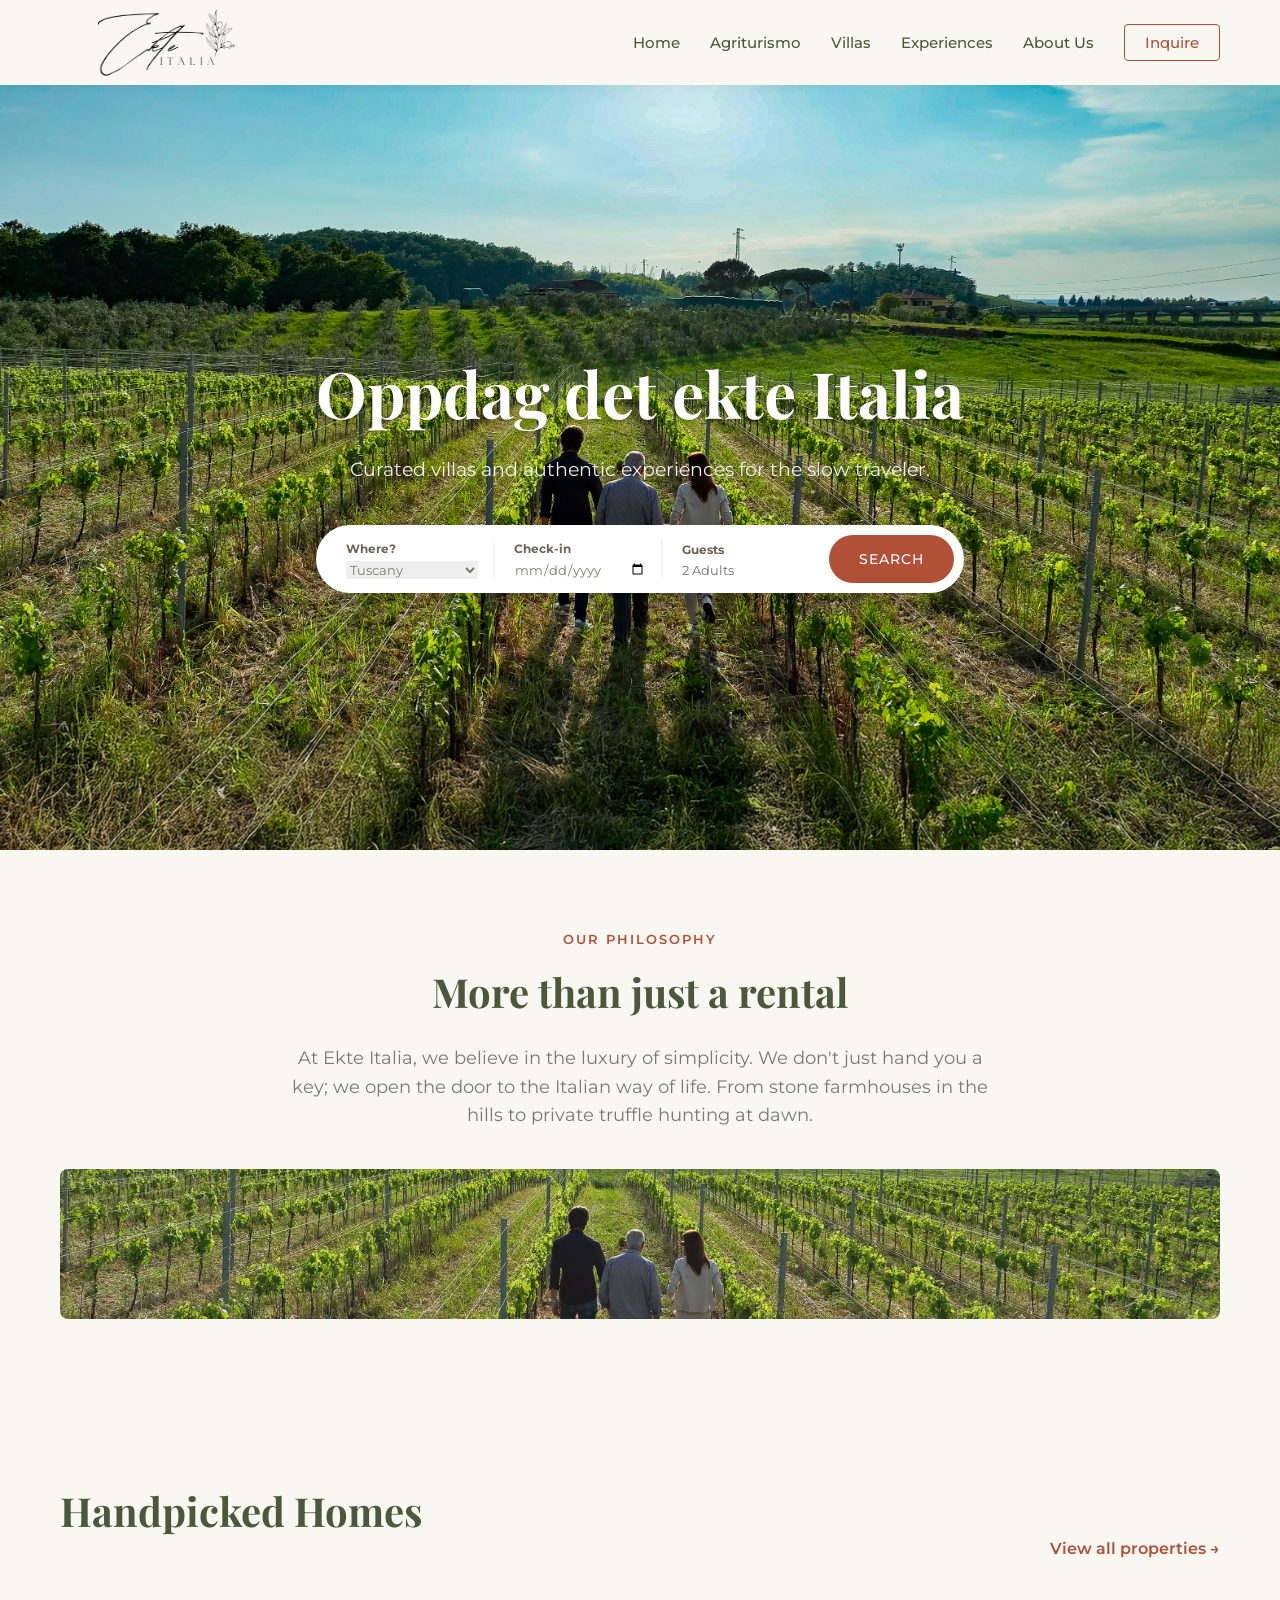
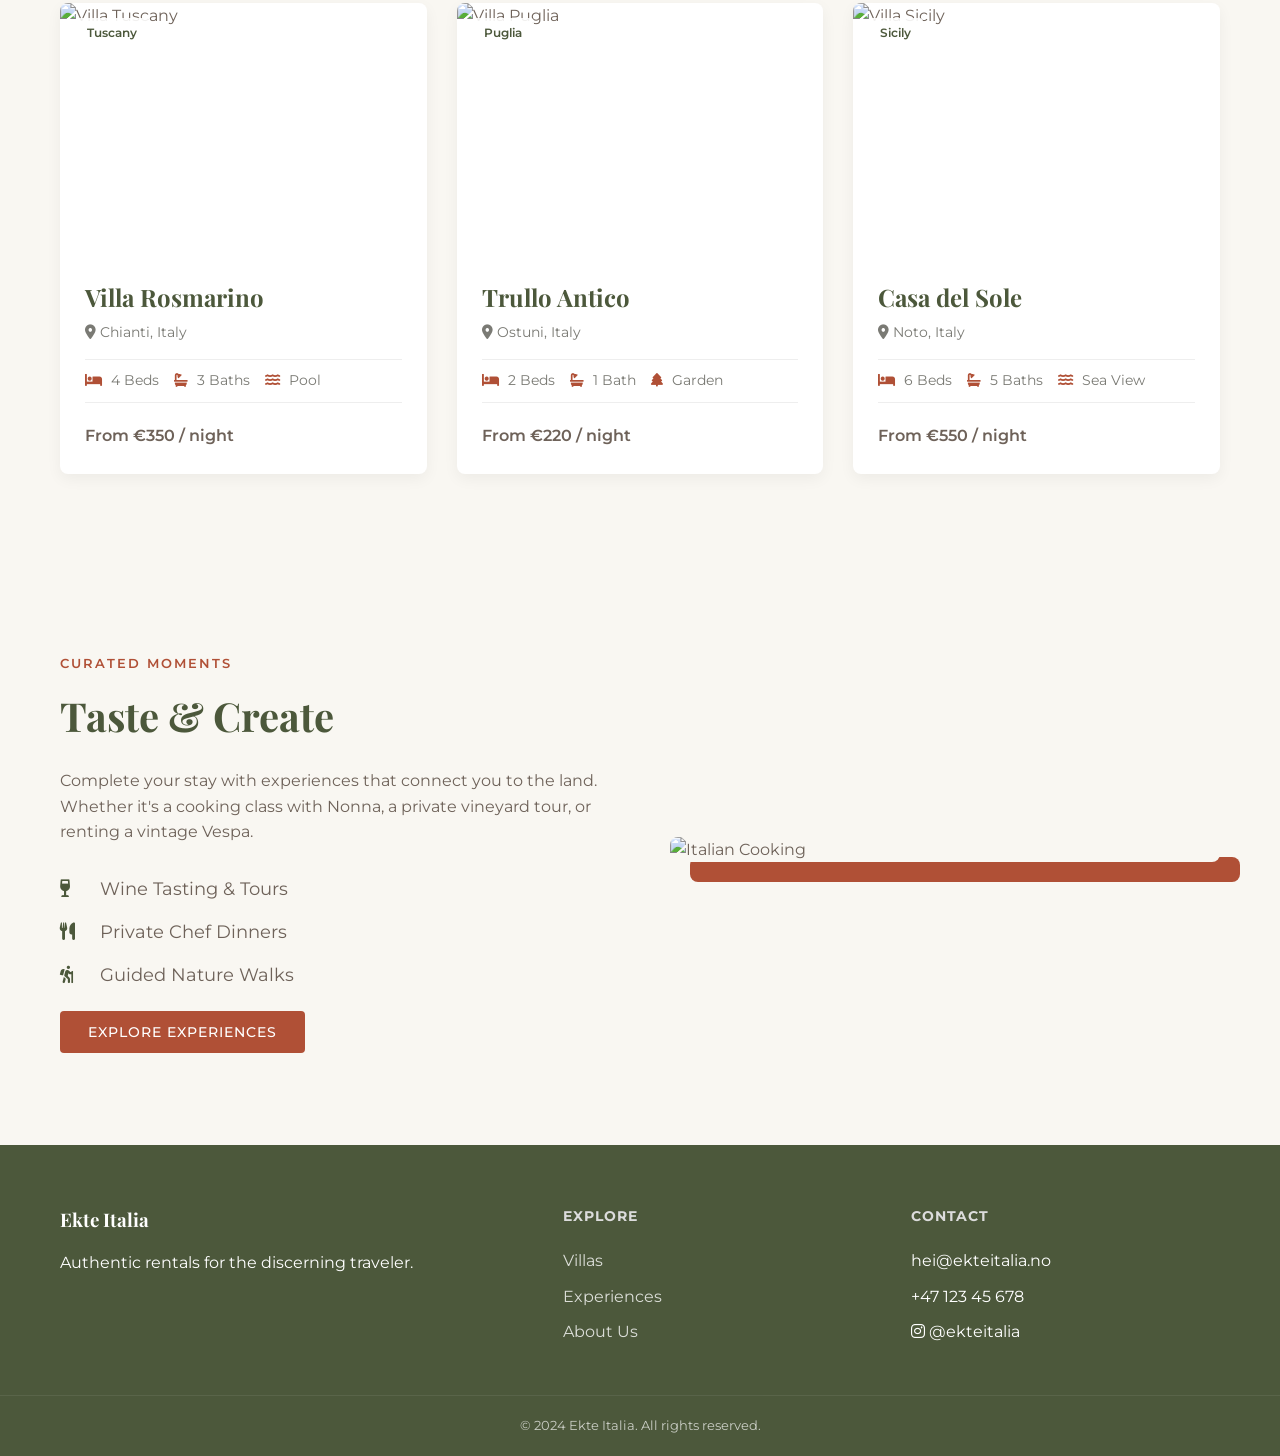
==== index.html @ 5e9cd624 "Before Ekte Italia cleanup" ====
<!DOCTYPE html>
<html lang="en">
<head>
    <meta charset="UTF-8">
    <meta name="viewport" content="width=device-width, initial-scale=1.0">
    <title>Ekte Italia | Authentic Villas & Experiences</title>
    <link rel="icon" type="image/png" href="Images/favicon.png">
    
    <link rel="preconnect" href="https://fonts.googleapis.com">
    <link rel="preconnect" href="https://fonts.gstatic.com" crossorigin>
    <link href="https://fonts.googleapis.com/css2?family=Montserrat:wght@300;400;500;600&family=Playfair+Display:ital,wght@0,400;0,600;1,400&display=swap" rel="stylesheet">
    
    <link rel="stylesheet" href="https://cdnjs.cloudflare.com/ajax/libs/font-awesome/6.0.0/css/all.min.css">
    
    <link rel="stylesheet" href="style.css">
</head>
<body>

    <nav class="navbar">
        <div class="container nav-flex">
            <div class="logo">
                <img src="Images/Logo.png" alt="Ekte Italia Logo">
            </div>
            <ul class="nav-links">
                <li><a href="index.html">Home</a></li>
                <li><a href="agriturismo.html" class="active">Agriturismo</a></li>
                <li><a href="villas.html">Villas</a></li>
                <li><a href="experiences.html">Experiences</a></li>
                <li><a href="about.html">About Us</a></li>
                <li><a href="inquire.html" class="btn-nav">Inquire</a></li>
            </ul>
            <div class="hamburger">
                <i class="fas fa-bars"></i>
            </div>
        </div>
    </nav>

    <header class="hero">
        <div class="hero-content">
            <h1>Oppdag det ekte Italia</h1>
            <p>Curated villas and authentic experiences for the slow traveler.</p>
            
            <div class="search-bar">
                <div class="search-item">
                    <label>Where?</label>
                    <select>
                        <option>Tuscany</option>
                        <option>Puglia</option>
                        <option>Sicily</option>
                    </select>
                </div>
                <div class="search-item border-left">
                    <label>Check-in</label>
                    <input type="date">
                </div>
                <div class="search-item border-left">
                    <label>Guests</label>
                    <input type="number" placeholder="2 Adults">
                </div>
                <button class="btn-search">Search</button>
            </div>
        </div>
    </header>

    <section class="philosophy">
        <div class="container text-center">
            <span class="subheading">Our Philosophy</span>
            <h2>More than just a rental</h2>
            <p>At Ekte Italia, we believe in the luxury of simplicity. We don't just hand you a key; we open the door to the Italian way of life. From stone farmhouses in the hills to private truffle hunting at dawn.</p>
            <img src="Images/background.png" alt="Italian Landscape" class="divider-img">
        </div>
    </section>

    <section class="villas bg-cream">
        <div class="container">
            <div class="section-header">
                <h2>Handpicked Homes</h2>
                <a href="#" class="view-all">View all properties &rarr;</a>
            </div>
            
            <div class="grid-3">
                <div class="card">
                    <div class="card-img">
                        <img src="https://images.unsplash.com/photo-1520250497591-112f2f40a3f4?q=80&w=2070&auto=format&fit=crop" alt="Villa Tuscany">
                        <span class="tag">Tuscany</span>
                    </div>
                    <div class="card-body">
                        <h3>Villa Rosmarino</h3>
                        <p class="location"><i class="fas fa-map-marker-alt"></i> Chianti, Italy</p>
                        <ul class="specs">
                            <li><i class="fas fa-bed"></i> 4 Beds</li>
                            <li><i class="fas fa-bath"></i> 3 Baths</li>
                            <li><i class="fas fa-water"></i> Pool</li>
                        </ul>
                        <div class="card-footer">
                            <span class="price">From €350 / night</span>
                        </div>
                    </div>
                </div>

                <div class="card">
                    <div class="card-img">
                        <img src="https://images.unsplash.com/photo-1499678329028-101435549a4e?q=80&w=2070&auto=format&fit=crop" alt="Villa Puglia">
                        <span class="tag">Puglia</span>
                    </div>
                    <div class="card-body">
                        <h3>Trullo Antico</h3>
                        <p class="location"><i class="fas fa-map-marker-alt"></i> Ostuni, Italy</p>
                        <ul class="specs">
                            <li><i class="fas fa-bed"></i> 2 Beds</li>
                            <li><i class="fas fa-bath"></i> 1 Bath</li>
                            <li><i class="fas fa-tree"></i> Garden</li>
                        </ul>
                        <div class="card-footer">
                            <span class="price">From €220 / night</span>
                        </div>
                    </div>
                </div>

                <div class="card">
                    <div class="card-img">
                        <img src="https://images.unsplash.com/photo-1516483638261-f4dbaf036963?q=80&w=1972&auto=format&fit=crop" alt="Villa Sicily">
                        <span class="tag">Sicily</span>
                    </div>
                    <div class="card-body">
                        <h3>Casa del Sole</h3>
                        <p class="location"><i class="fas fa-map-marker-alt"></i> Noto, Italy</p>
                        <ul class="specs">
                            <li><i class="fas fa-bed"></i> 6 Beds</li>
                            <li><i class="fas fa-bath"></i> 5 Baths</li>
                            <li><i class="fas fa-water"></i> Sea View</li>
                        </ul>
                        <div class="card-footer">
                            <span class="price">From €550 / night</span>
                        </div>
                    </div>
                </div>
            </div>
        </div>
    </section>

    <section class="experiences">
        <div class="container split-layout">
            <div class="split-text">
                <span class="subheading">Curated Moments</span>
                <h2>Taste & Create</h2>
                <p>Complete your stay with experiences that connect you to the land. Whether it's a cooking class with Nonna, a private vineyard tour, or renting a vintage Vespa.</p>
                <ul class="exp-list">
                    <li><i class="fas fa-wine-glass"></i> Wine Tasting & Tours</li>
                    <li><i class="fas fa-utensils"></i> Private Chef Dinners</li>
                    <li><i class="fas fa-hiking"></i> Guided Nature Walks</li>
                </ul>
                <a href="#" class="btn-primary">Explore Experiences</a>
            </div>
            <div class="split-image">
                <img src="https://images.unsplash.com/photo-1559339352-11d035aa65de?q=80&w=1974&auto=format&fit=crop" alt="Italian Cooking">
            </div>
        </div>
    </section>

    <footer>
        <div class="container footer-content">
            <div class="footer-col">
                <h3>Ekte Italia</h3>
                <p>Authentic rentals for the discerning traveler.</p>
            </div>
            <div class="footer-col">
                <h4>Explore</h4>
                <ul>
                    <li><a href="#">Villas</a></li>
                    <li><a href="#">Experiences</a></li>
                    <li><a href="#">About Us</a></li>
                </ul>
            </div>
            <div class="footer-col">
                <h4>Contact</h4>
                <ul>
                    <li>hei@ekteitalia.no</li>
                    <li>+47 123 45 678</li>
                    <li><i class="fab fa-instagram"></i> @ekteitalia</li>
                </ul>
            </div>
        </div>
        <div class="copyright">
            <p>&copy; 2024 Ekte Italia. All rights reserved.</p>
        </div>
    </footer>
<script>
    const hamburger = document.querySelector(".hamburger");
    const navLinks = document.querySelector(".nav-links");

    hamburger.addEventListener("click", () => {
        // Toggle the navigation menu
        navLinks.classList.toggle("nav-active");
        
        // Optional: Animate the hamburger icon to an 'X'
        hamburger.classList.toggle("toggle");
    });
</script>
</body>
</html>
---- style.css ----
/* =========================================
   1. VARIABLES & RESET
   ========================================= */
:root {
    /* Brand Colors */
    --color-olive:#4C583B;      /* Primary: Soft Green */
    --color-cream: #F9F7F2;      /* Background: Warm Cream */
    --color-rust: #B05036;       /* Accent: Soft Terracotta */
    --color-text: #6e6259;       /* Text: Dark Charcoal */
    --color-text-light: #7A7A74; /* Text Light: Harmonized Grey */
    --color-white: #ffffff;
    
    /* Fonts */
    --font-serif: 'Playfair Display', serif;
    --font-sans: 'Montserrat', sans-serif;
}

* {
    margin: 0;
    padding: 0;
    box-sizing: border-box;
}

body {
    font-family: var(--font-sans);
    color: var(--color-text);
    background-color: var(--color-cream);
    line-height: 1.6;
}

a { text-decoration: none; color: inherit; transition: 0.3s; }
ul { list-style: none; }
img { max-width: 100%; display: block; }


/* =========================================
   2. UTILITY CLASSES & BUTTONS
   ========================================= */
.container {
    max-width: 1200px;
    margin: 0 auto;
    padding: 0 20px;
}

.bg-cream { background-color: var(--color-cream); }
.text-center { text-align: center; }

.btn-primary, .btn-search {
    background-color: var(--color-rust);
    color: var(--color-white);
    padding: 12px 28px;
    border: none;
    border-radius: 4px;
    font-family: var(--font-sans);
    font-weight: 500;
    cursor: pointer;
    text-transform: uppercase;
    letter-spacing: 1px;
    font-size: 0.9rem;
    transition: 0.3s;
}

.btn-primary:hover, .btn-search:hover {
    background-color: #A8563A; /* Slightly darker accent for hover */
}

.subheading {
    display: block;
    font-family: var(--font-sans);
    color: var(--color-rust);
    text-transform: uppercase;
    letter-spacing: 2px;
    font-size: 0.8rem;
    margin-bottom: 10px;
    font-weight: 600;
}

h2 {
    font-family: var(--font-serif);
    font-size: 2.5rem;
    color: var(--color-olive);
    margin-bottom: 20px;
}


/* =========================================
   3. NAVIGATION
   ========================================= */
.navbar {
    background-color: var(--color-cream);
    padding: 5px 0;
    position: sticky;
    top: 0;
    z-index: 1000;
    box-shadow: 0 2px 10px rgba(0,0,0,0.05);
}

.nav-flex {
    display: flex;
    justify-content: space-between; 
    align-items: center;
}

.logo img { height: 75px; }

.nav-links {
    display: flex;
    gap: 30px;  
    align-items: center;
}

.nav-links a {
    font-weight: 500;
    font-size: 0.95rem;
    color: var(--color-olive);
}

.nav-links a:hover { color: var(--color-rust); }

.btn-nav {
    border: 1px solid var(--color-rust);
    padding: 8px 20px;
    border-radius: 4px;
    color: var(--color-rust) !important;
}

.btn-nav:hover {
    background-color: var(--color-rust);
    color: white !important;
}

.hamburger { display: none; cursor: pointer; color: var(--color-olive); font-size: 1.5rem; }


/* =========================================
   4. HOME PAGE & SHARED SECTIONS
   ========================================= */
.hero {
    height: 85vh;
    background: url('Images/background.png');
    background-size: cover;
    background-position: center;
    display: flex;
    align-items: center;
    justify-content: center;
    text-align: center;
    position: relative;
}

.hero-content h1 {
    font-family: var(--font-serif);
    font-size: 4rem;
    color: var(--color-white);
    margin-bottom: 10px;
    text-shadow: 0 2px 4px rgba(0,0,0,0.3);
}

.hero-content p {
    color: #f0f0f0;
    font-size: 1.2rem;
    margin-bottom: 40px;
}

.search-bar {
    background: white;
    padding: 10px 10px 10px 30px;
    border-radius: 50px;
    display: flex;
    align-items: center;
    gap: 15px;
    max-width: 800px;
    margin: 0 auto;
    box-shadow: 0 10px 25px rgba(0,0,0,0.2);
}

.search-item {
    display: flex;
    flex-direction: column;
    text-align: left;
    flex: 1;
}

.search-item.border-left {
    border-left: 1px solid #eee;
    padding-left: 20px;
}

.search-item label {
    font-size: 0.75rem;
    font-weight: 700;
    color: var(--color-text);
}

.search-item select, .search-item input {
    border: none;
    outline: none;
    font-family: var(--font-sans);
    color: var(--color-text-light);
    width: 100%;
    margin-top: 2px;
}

.btn-search { border-radius: 40px; padding: 15px 30px; }

.philosophy { padding: 80px 0; }
.philosophy p {
    max-width: 700px;
    margin: 0 auto 40px auto;
    font-size: 1.1rem;
    color: var(--color-text-light);
}

.divider-img {
    height: 150px;
    width: 100%;
    object-fit: cover;
    border-radius: 8px;
    opacity: 0.9;
}


/* =========================================
   5. CARDS & GRIDS (Villas)
   ========================================= */
.villas { padding: 80px 0; }
.section-header {
    display: flex;
    justify-content: space-between;
    align-items: flex-end;
    margin-bottom: 40px;
}

.view-all {
    color: var(--color-rust);
    font-weight: 600;
    border-bottom: 1px solid transparent;
}
.view-all:hover { border-bottom: 1px solid var(--color-rust); }

.grid-3 {
    display: grid;
    grid-template-columns: repeat(auto-fit, minmax(300px, 1fr));
    gap: 30px;
}

.card {
    background: white;
    border-radius: 8px;
    overflow: hidden;
    box-shadow: 0 5px 15px rgba(0,0,0,0.05);
    transition: transform 0.3s ease;
}

.card:hover { transform: translateY(-5px); }

.card-img {
    height: 250px;
    overflow: hidden;
    position: relative;
}

.card-img img {
    width: 100%;
    height: 100%;
    object-fit: cover;
    transition: transform 0.5s ease;
}

.card:hover .card-img img { transform: scale(1.05); }

.tag {
    position: absolute;
    top: 15px;
    left: 15px;
    background: rgba(255,255,255,0.9);
    padding: 5px 12px;
    font-size: 0.75rem;
    font-weight: 600;
    color: var(--color-olive);
    border-radius: 4px;
}

.card-body { padding: 25px; }

.card-body h3 {
    font-family: var(--font-serif);
    font-size: 1.5rem;
    color: var(--color-olive);
    margin-bottom: 5px;
}

.location {
    font-size: 0.9rem;
    color: var(--color-text-light);
    margin-bottom: 15px;
}

.specs {
    display: flex;
    gap: 15px;
    margin-bottom: 20px;
    font-size: 0.85rem;
    color: var(--color-text-light);
    border-top: 1px solid #eee;
    border-bottom: 1px solid #eee;
    padding: 10px 0;
}

.specs i { color: var(--color-rust); margin-right: 5px; }
.card-footer { display: flex; justify-content: space-between; align-items: center; }
.price { font-weight: 600; color: var(--color-text); }

.card .region {
    display: block;
    text-transform: uppercase;
    font-size: 0.75rem;
    letter-spacing: 1px;
    color: var(--color-rust);
    margin-bottom: 5px;
    font-weight: 600;
}

.card .description {
    font-size: 0.9rem;
    color: var(--color-text-light);
    margin-bottom: 15px;
    line-height: 1.5;
}

.btn-text {
    font-size: 0.85rem;
    font-weight: 600;
    text-transform: uppercase;
    color: var(--color-olive);
    border-bottom: 1px solid var(--color-olive);
}

.fav-icon {
    position: absolute;
    top: 15px;
    right: 15px;
    background: white;
    width: 35px;
    height: 35px;
    border-radius: 50%;
    display: flex;
    align-items: center;
    justify-content: center;
    cursor: pointer;
    color: var(--color-rust);
    transition: 0.2s;
}
.fav-icon:hover { background: var(--color-rust); color: white; }


/* =========================================
   6. VILLAS PAGE (Listing & Filters)
   ========================================= */
.page-header {
    background-color: var(--color-olive);
    color: var(--color-white);
    padding: 60px 0;
    text-align: center;
}

.page-header h1 {
    font-family: var(--font-serif);
    font-size: 3rem;
}

.page-header p {
    max-width: 600px;
    margin: 10px auto 0;
    font-size: 1.1rem;
    opacity: 0.9;
}

.listing-layout {
    display: flex;
    margin-top: 50px;
    margin-bottom: 80px;
    gap: 40px;
}

.sidebar {
    flex: 0 0 250px;
    padding-right: 20px;
    border-right: 1px solid #eee;
    height: fit-content;
}

.filter-group { margin-bottom: 30px; }
.filter-group h3 {
    font-family: var(--font-serif);
    font-size: 1.2rem;
    color: var(--color-olive);
    margin-bottom: 15px;
}

.filter-select {
    width: 100%;
    padding: 10px;
    border: 1px solid #ddd;
    border-radius: 4px;
    background: white;
}

.w-100 { width: 100%; }

.checkbox-container {
    display: block;
    position: relative;
    padding-left: 30px;
    margin-bottom: 12px;
    cursor: pointer;
    font-size: 0.9rem;
    user-select: none;
}

.checkbox-container input {
    position: absolute;
    opacity: 0;
    cursor: pointer;
    height: 0;
    width: 0;
}

.checkmark {
    position: absolute;
    top: 0;
    left: 0;
    height: 18px;
    width: 18px;
    background-color: #eee;
    border-radius: 3px;
}

.checkbox-container:hover input ~ .checkmark { background-color: #ccc; }
.checkbox-container input:checked ~ .checkmark { background-color: var(--color-rust); }
.checkmark:after { content: ""; position: absolute; display: none; }
.checkbox-container input:checked ~ .checkmark:after { display: block; }
.checkbox-container .checkmark:after {
    left: 6px;
    top: 2px;
    width: 5px;
    height: 10px;
    border: solid white;
    border-width: 0 2px 2px 0;
    transform: rotate(45deg);
}

.property-grid { flex: 1; }

.sort-bar {
    display: flex;
    justify-content: space-between;
    align-items: center;
    margin-bottom: 20px;
    font-size: 0.9rem;
    color: var(--color-text-light);
}

.sort-bar select {
    border: none;
    background: transparent;
    font-family: var(--font-sans);
    font-weight: 600;
    cursor: pointer;
}

.grid-2-col {
    display: grid;
    grid-template-columns: repeat(auto-fill, minmax(350px, 1fr));
    gap: 30px;
}

.pagination {
    margin-top: 50px;
    display: flex;
    justify-content: center;
    gap: 10px;
}

.pagination a {
    width: 40px;
    height: 40px;
    display: flex;
    align-items: center;
    justify-content: center;
    border: 1px solid #ddd;
    border-radius: 4px;
    font-weight: 600;
}

.pagination a.active, .pagination a:hover {
    background-color: var(--color-olive);
    color: white;
    border-color: var(--color-olive);
}


/* =========================================
   7. SINGLE PROPERTY PAGE & LIGHTBOX
   ========================================= */
.gallery-container {
    display: grid;
    grid-template-columns: 2fr 1fr 1fr; 
    grid-template-rows: 200px 200px;
    gap: 8px;
    max-width: 1200px;
    margin: 20px auto 40px auto;
    padding: 0 20px;
}

.main-img {
    grid-column: 1 / 2;
    grid-row: 1 / 3;
    position: relative;
    cursor: pointer;
    overflow: hidden;
    border-radius: 12px 0 0 12px;
}

.side-imgs { display: contents; }

.side-img-item {
    position: relative;
    width: 100%;
    height: 100%;
    cursor: pointer;
    overflow: hidden;
}

.side-img-item:nth-child(2) { border-radius: 0 12px 0 0; }
.side-img-item:last-child { border-radius: 0 0 12px 0; }

.gallery-container img {
    width: 100%;
    height: 100%;
    object-fit: cover;
    transition: transform 0.3s ease;
    display: block;
}

.gallery-container img:hover {
    transform: scale(1.03);
    opacity: 0.95;
}

.img-overlay {
    position: absolute;
    top: 0;
    left: 0;
    width: 100%;
    height: 100%;
    background-color: rgba(0, 0, 0, 0.5);
    display: flex;
    justify-content: center;
    align-items: center;
    color: white;
    font-weight: 600;
    font-size: 1.2rem;
    pointer-events: none;
    transition: background 0.3s;
}

.side-img-item:hover .img-overlay {
    background-color: rgba(0, 0, 0, 0.4);
}

.lightbox {
    display: none;
    position: fixed;
    z-index: 2000;
    left: 0;
    top: 0;
    width: 100%;
    height: 100%;
    background-color: rgba(0,0,0,0.9);
    justify-content: center;
    align-items: center;
}

.lightbox-counter {
    position: absolute;
    top: 25px;
    left: 30px;
    color: white;
    font-size: 1.1rem;
    font-family: var(--font-sans);
    letter-spacing: 1px;
    background-color: rgba(255, 255, 255, 0.1);
    padding: 5px 15px;
    border-radius: 20px;
    pointer-events: none;
    user-select: none;
}

.lightbox-content {
    max-width: 90%;
    max-height: 85%;
    border-radius: 4px;
    box-shadow: 0 0 20px rgba(0,0,0,0.5);
}

.close-btn {
    position: absolute;
    top: 20px;
    right: 30px;
    color: white;
    font-size: 40px;
    cursor: pointer;
    font-weight: bold;
}

.prev-btn, .next-btn {
    position: absolute;
    top: 50%;
    transform: translateY(-50%);
    color: white;
    font-size: 40px;
    padding: 20px;
    cursor: pointer;
    user-select: none;
    background: rgba(0,0,0,0.3);
    border-radius: 4px;
}

.prev-btn:hover, .next-btn:hover { background: rgba(0,0,0,0.8); }
.prev-btn { left: 20px; }
.next-btn { right: 20px; }


/* =========================================
   8. EXPERIENCES PAGE
   ========================================= */
.experiences { padding: 100px 0; }
.split-layout {
    display: flex;
    align-items: center;
    gap: 60px;
}
.split-text { flex: 1; }
.split-image { flex: 1; }
.split-image img {
    border-radius: 8px;
    box-shadow: 20px 20px 0px var(--color-rust);
}
.exp-list { margin: 30px 0; }
.exp-list li { margin-bottom: 15px; font-size: 1.1rem; }
.exp-list i { color: var(--color-olive); margin-right: 10px; width: 25px; }

.hero-experiences {
    height: 60vh;
    background: linear-gradient(rgba(0,0,0,0.4), rgba(0,0,0,0.4)), url('https://images.unsplash.com/photo-1514362545857-3bc16c4c7d1b?q=80&w=2070&auto=format&fit=crop');
    background-size: cover;
    background-position: center;
    display: flex;
    align-items: center;
    justify-content: center;
    text-align: center;
    color: white;
}

.hero-experiences h1 {
    font-family: var(--font-serif);
    font-size: 3.5rem;
    margin-bottom: 10px;
}

.intro-text { padding: 80px 0; }
.intro-text p {
    max-width: 700px;
    margin: 0 auto;
    font-size: 1.1rem;
    color: var(--color-text-light);
}

.category-menu {
    background: white;
    border-top: 1px solid #eee;
    border-bottom: 1px solid #eee;
    padding: 20px 0;
    position: sticky;
    top: 80px;
    z-index: 900;
    text-align: center;
}

.cat-link {
    margin: 0 15px;
    font-family: var(--font-serif);
    font-size: 1.1rem;
    color: var(--color-text-light);
    position: relative;
    padding-bottom: 5px;
}

.cat-link:hover, .cat-link.active { color: var(--color-olive); }
.cat-link.active::after {
    content: '';
    position: absolute;
    bottom: 0;
    left: 0;
    width: 100%;
    height: 2px;
    background-color: var(--color-rust);
}

.exp-section {
    padding: 80px 0;
    scroll-margin-top: 140px;
}
.section-title { margin-bottom: 40px; }
.exp-card .card-img { height: 220px; }

.exp-details {
    display: flex;
    gap: 15px;
    margin: 15px 0;
    font-size: 0.85rem;
    color: var(--color-text-light);
    background: #f9f9f9;
    padding: 10px;
    border-radius: 4px;
}
.exp-details span { display: flex; align-items: center; gap: 6px; }

.custom-request {
    padding: 100px 0;
    background-color: var(--color-olive);
    color: white;
}

.custom-request h2 { color: white; }
.custom-request p { color: #e0e0e0; margin-bottom: 30px; }
.custom-request .btn-primary {
    background-color: white;
    color: var(--color-olive);
}
.custom-request .btn-primary:hover {
    background-color: var(--color-rust);
    color: white;
}


/* =========================================
   9. ABOUT PAGE
   ========================================= */
.hero-about {
    height: 50vh;
    background: linear-gradient(rgba(0,0,0,0.3), rgba(0,0,0,0.3)), url('https://images.unsplash.com/photo-1498503182468-3b51cbb6cb24?q=80&w=2070&auto=format&fit=crop');
    background-size: cover;
    background-position: center;
    display: flex;
    align-items: center;
    justify-content: center;
    text-align: center;
    color: white;
}

.hero-about h1 {
    font-family: var(--font-serif);
    font-size: 3.5rem;
}

.founder-story { padding: 100px 0; }
.founder-story p {
    margin-bottom: 20px;
    font-size: 1.05rem;
    color: var(--color-text-light);
}

.signature {
    font-family: 'Dancing Script', cursive;
    font-size: 2.5rem;
    color: var(--color-rust);
    margin-top: 30px;
    transform: rotate(-5deg);
    display: inline-block;
}

.values-section { padding: 80px 0; }
.mb-50 { margin-bottom: 50px; }

.value-card {
    text-align: center;
    padding: 30px;
    background: white;
    border-radius: 8px;
    box-shadow: 0 4px 10px rgba(0,0,0,0.03);
    transition: transform 0.3s ease;
}

.value-card:hover { transform: translateY(-5px); }
.value-card i {
    font-size: 2.5rem;
    color: var(--color-olive);
    margin-bottom: 20px;
}

.value-card h3 {
    font-family: var(--font-serif);
    margin-bottom: 15px;
    color: var(--color-text);
}
.value-card p {
    font-size: 0.95rem;
    color: var(--color-text-light);
}

.simple-banner {
    padding: 80px 0;
    text-align: center;
    background-color: white;
}
.simple-banner h2 {
    font-size: 2rem;
    color: var(--color-rust);
    margin-bottom: 15px;
}
.simple-banner p {
    margin-bottom: 30px;
    color: var(--color-text-light);
}


/* =========================================
   10. AGRITURISMO PAGE
   ========================================= */
.hero-agri {
    height: 60vh;
    background: linear-gradient(rgba(0,0,0,0.2), rgba(0,0,0,0.2)), url('https://images.unsplash.com/photo-1505576135118-2e0617947703?q=80&w=2070&auto=format&fit=crop');
    background-size: cover;
    background-position: center;
    display: flex;
    align-items: center;
    justify-content: center;
    text-align: center;
    color: white;
}

.hero-subtitle {
    display: block;
    font-family: var(--font-serif);
    text-transform: uppercase;
    letter-spacing: 3px;
    font-size: 0.9rem;
    margin-bottom: 10px;
    color: #f0f0f0;
}

.hero-agri h1 {
    font-family: var(--font-serif);
    font-size: 3.5rem;
    margin-bottom: 10px;
}

.agri-intro { padding: 80px 0; }
.intro-icon {
    font-size: 2.5rem;
    color: var(--color-olive);
    margin-bottom: 20px;
}
.agri-intro p {
    max-width: 700px;
    margin: 0 auto;
    font-size: 1.1rem;
    color: var(--color-text-light);
}

.pillars { padding: 80px 0; }
.pillar-card { text-align: center; }
.pillar-card img {
    width: 100%;
    height: 250px;
    object-fit: cover;
    border-radius: 4px;
    margin-bottom: 20px;
}

.pillar-card h3 {
    font-family: var(--font-serif);
    color: var(--color-olive);
    margin-bottom: 10px;
    font-size: 1.4rem;
}
.pillar-card p {
    font-size: 0.95rem;
    color: var(--color-text-light);
    padding: 0 10px;
}

.agri-list { padding: 80px 0; }

.producer-badge {
    position: absolute;
    top: 15px;
    left: 15px;
    background-color: var(--color-olive);
    color: white;
    padding: 6px 12px;
    font-size: 0.75rem;
    font-weight: 500;
    text-transform: uppercase;
    border-radius: 4px;
    letter-spacing: 1px;
    z-index: 10;
}
.producer-badge i { margin-right: 5px; }

.harvest-banner {
    padding: 100px 0;
    background: linear-gradient(rgba(107, 142, 90, 0.9), rgba(107, 142, 90, 0.9)), url('https://images.unsplash.com/photo-1560157973-503a746a5b29?q=80&w=2070&auto=format&fit=crop');
    background-size: cover;
    background-position: center;
    background-attachment: fixed;
    color: white;
    text-align: center;
}

.harvest-content { max-width: 600px; margin: 0 auto; }
.harvest-content h2 {
    font-family: var(--font-serif);
    font-size: 2.5rem;
    margin-bottom: 20px;
    color: white;
}
.harvest-content p {
    font-size: 1.1rem;
    margin-bottom: 30px;
    color: #e0e0e0;
}

.btn-white-border {
    background-color: transparent;
    border: 1px solid white;
    color: white;
}
.btn-white-border:hover {
    background-color: white;
    color: var(--color-olive);
}


/* =========================================
   11. INQUIRE PAGE & FORM
   ========================================= */
.inquire-section { padding: 80px 0; }
.form-wrapper {
    display: flex;
    background: white;
    border-radius: 8px;
    box-shadow: 0 10px 30px rgba(0,0,0,0.05);
    overflow: hidden;
}

.contact-sidebar {
    flex: 0 0 300px;
    background-color: var(--color-olive);
    color: white;
    padding: 40px;
}
.contact-sidebar h3 {
    font-family: var(--font-serif);
    margin-bottom: 20px;
    color: white;
}
.contact-sidebar p {
    font-size: 0.9rem;
    opacity: 0.9;
    margin-bottom: 30px;
    line-height: 1.6;
}

.contact-list li {
    display: flex;
    align-items: center;
    gap: 15px;
    margin-bottom: 20px;
    font-size: 0.9rem;
}
.contact-list i { color: var(--color-cream); width: 20px; }

.opening-hours {
    margin-top: 40px;
    border-top: 1px solid rgba(255,255,255,0.2);
    padding-top: 20px;
}
.opening-hours h4 {
    font-size: 0.9rem;
    text-transform: uppercase;
    letter-spacing: 1px;
    margin-bottom: 10px;
    color: var(--color-cream);
}

.form-content { flex: 1; padding: 50px; }
.form-content h3 {
    font-family: var(--font-serif);
    color: var(--color-olive);
    margin-bottom: 25px;
    margin-top: 30px;
    font-size: 1.5rem;
}
.form-content h3:first-child { margin-top: 0; }

.form-row {
    display: flex;
    gap: 20px;
    margin-bottom: 20px;
}
.form-group {
    flex: 1;
    display: flex;
    flex-direction: column;
}
.form-group label {
    font-size: 0.85rem;
    font-weight: 600;
    margin-bottom: 8px;
    color: var(--color-text);
}

.form-group input, 
.form-group select, 
.form-group textarea {
    padding: 12px;
    border: 1px solid #ddd;
    border-radius: 4px;
    font-family: var(--font-sans);
    font-size: 0.95rem;
    background: #fafafa;
    transition: 0.3s;
}

.form-group input:focus, 
.form-group select:focus, 
.form-group textarea:focus {
    outline: none;
    border-color: var(--color-rust);
    background: white;
    box-shadow: 0 0 0 3px rgba(197, 106, 74, 0.1);
}

.small-text {
    font-size: 0.85rem;
    color: var(--color-text-light);
    margin-bottom: 15px;
}

.checkbox-grid {
    display: grid;
    grid-template-columns: 1fr 1fr;
    gap: 10px;
}
.checkbox-grid label {
    font-size: 0.9rem;
    display: flex;
    align-items: center;
    gap: 8px;
    cursor: pointer;
}
.mt-20 { margin-top: 20px; }


/* =========================================
   12. THANK YOU PAGE
   ========================================= */
.thank-you-section {
    padding: 120px 0 100px 0;
    min-height: 60vh;
    display: flex;
    align-items: center;
}

.icon-box { margin-bottom: 30px; }
.icon-box i {
    font-size: 4rem;
    color: var(--color-rust);
    animation: float 3s ease-in-out infinite;
}

.thank-you-section h1 {
    font-size: 3.5rem;
    color: var(--color-olive);
    margin-bottom: 20px;
    font-family: var(--font-serif);
}

.lead-text {
    font-size: 1.5rem;
    color: var(--color-text);
    margin-bottom: 10px;
    font-weight: 500;
}

.sub-text {
    font-size: 1rem;
    color: var(--color-text-light);
    max-width: 600px;
    margin: 0 auto 40px auto;
}

.keep-dreaming { padding: 80px 0; background: white; }
.dream-card {
    position: relative;
    border-radius: 8px;
    overflow: hidden;
    height: 300px;
    display: block;
}
.dream-card img {
    width: 100%;
    height: 100%;
    object-fit: cover;
    transition: transform 0.5s ease;
}

.dream-card::after {
    content: '';
    position: absolute;
    bottom: 0;
    left: 0;
    width: 100%;
    height: 60%;
    background: linear-gradient(transparent, rgba(0,0,0,0.7));
}

.dream-content {
    position: absolute;
    bottom: 20px;
    left: 20px;
    color: white;
    z-index: 2;
}
.dream-content h3 {
    font-family: var(--font-serif);
    font-size: 1.4rem;
    margin-bottom: 5px;
}
.dream-content p {
    font-size: 0.9rem;
    opacity: 0.9;
    font-weight: 500;
}

.dream-card:hover img { transform: scale(1.05); }

@keyframes float {
    0% { transform: translateY(0px); }
    50% { transform: translateY(-15px); }
    100% { transform: translateY(0px); }
}


/* =========================================
   13. FOOTER
   ========================================= */
footer {
    background-color: var(--color-olive);
    color: white;
    padding: 60px 0 20px 0;
}

.footer-content {
    display: grid;
    grid-template-columns: 1.5fr 1fr 1fr;
    gap: 40px;
    margin-bottom: 40px;
}

.footer-col h3 { font-family: var(--font-serif); margin-bottom: 15px; }
.footer-col h4 { text-transform: uppercase; font-size: 0.9rem; margin-bottom: 20px; letter-spacing: 1px; color: #dcdcdc; }
.footer-col ul li { margin-bottom: 10px; }
.footer-col ul li a { opacity: 0.8; }
.footer-col ul li a:hover { opacity: 1; color: var(--color-cream); }

.copyright {
    text-align: center;
    border-top: 1px solid rgba(255,255,255,0.1);
    padding-top: 20px;
    font-size: 0.8rem;
    opacity: 0.7;
}

/* Mobile Menu Class */
.nav-active {
    display: flex !important;
    flex-direction: column;
    position: absolute;
    top: 85px; 
    right: 0;
    width: 100%; 
    background-color: white;
    box-shadow: 0 10px 15px rgba(0,0,0,0.1);
    padding: 20px 0;
    z-index: 999;
    animation: slideDown 0.3s ease forwards;
}

.nav-active li { margin: 15px 0; text-align: center; width: 100%; }
.nav-active li a { font-size: 1.2rem; display: block; width: 100%; padding: 10px 0; }

@keyframes slideDown {
    from { opacity: 0; transform: translateY(-20px); }
    to { opacity: 1; transform: translateY(0); }
}


/* =========================================
   14. MOBILE RESPONSIVENESS (All combined!)
   ========================================= */

/* Adjustments for tablets and smaller */
@media (max-width: 850px) {
    .listing-layout { flex-direction: column; }
    
    .sidebar {
        width: 100%;
        border-right: none;
        border-bottom: 1px solid #eee;
        padding-bottom: 20px;
    }

    .filter-group {
        display: inline-block;
        vertical-align: top;
        margin-right: 20px;
        width: 45%;
    }
    
    .btn-primary.w-100 { width: auto; display: block; margin-top: 10px; }
    
    .form-wrapper { flex-direction: column; }
    .contact-sidebar, .form-content { padding: 30px; }
    .form-row { flex-direction: column; gap: 0; }
    .form-group { margin-bottom: 20px; }
    .checkbox-grid { grid-template-columns: 1fr; }
}

/* Adjustments for phones */
@media (max-width: 768px) {
    /* Navbar */
    .nav-links { display: none; } 
    .hamburger { display: block; }
    
    /* Hero sections */
    .hero-content h1 { font-size: 2.5rem; }
    .hero-about { height: 40vh; }
    
    /* Search Bar */
    .search-bar {
        flex-direction: column;
        background: transparent;
        box-shadow: none;
        gap: 10px;
        padding: 0;
    }
    
    .search-item {
        background: white;
        padding: 15px;
        border-radius: 8px;
        width: 100%;
        border-left: none !important;
    }
    
    .btn-search { width: 100%; }
    
    /* Layouts */
    .split-layout { flex-direction: column; }
    .split-image img { box-shadow: 10px 10px 0px var(--color-rust); }
    .reverse-mobile { flex-direction: column-reverse; }
    
    .footer-content { grid-template-columns: 1fr; text-align: center; }
    .signature { display: block; text-align: right; }
    
    /* Property Gallery */
    .gallery-container {
        grid-template-columns: 1fr;
        grid-template-rows: 300px;
        padding: 0;
    }
    .side-img-item { display: none; } 
    .main-img { border-radius: 0; }
    
    .lightbox-counter { top: 15px; left: 15px; font-size: 0.9rem; }
}

/* Adjustments for extra small screens */
@media (max-width: 600px) {
    .filter-group { display: block; width: 100%; }
    .grid-2-col { grid-template-columns: 1fr; }
    
    .category-menu {
        overflow-x: auto;
        white-space: nowrap;
        padding: 15px 0;
    }
    .cat-link { display: inline-block; margin: 0 10px; }
}
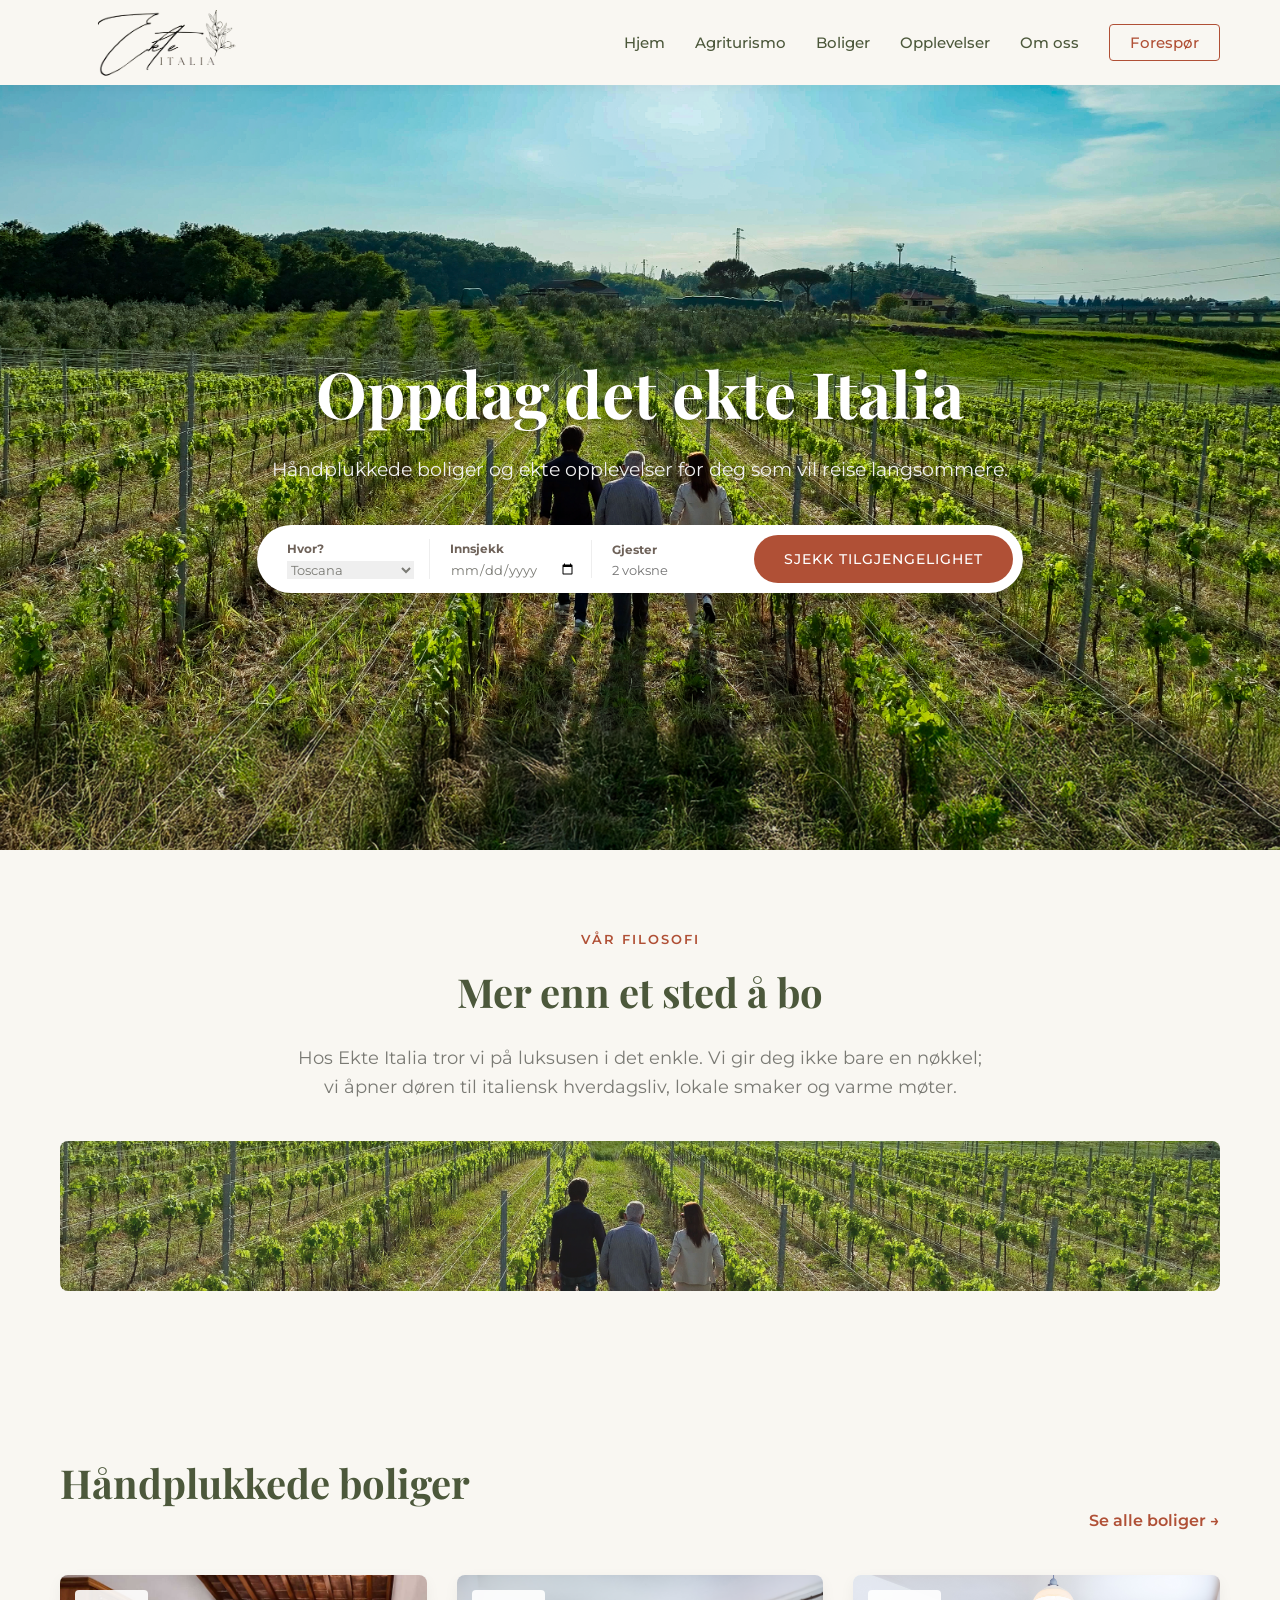
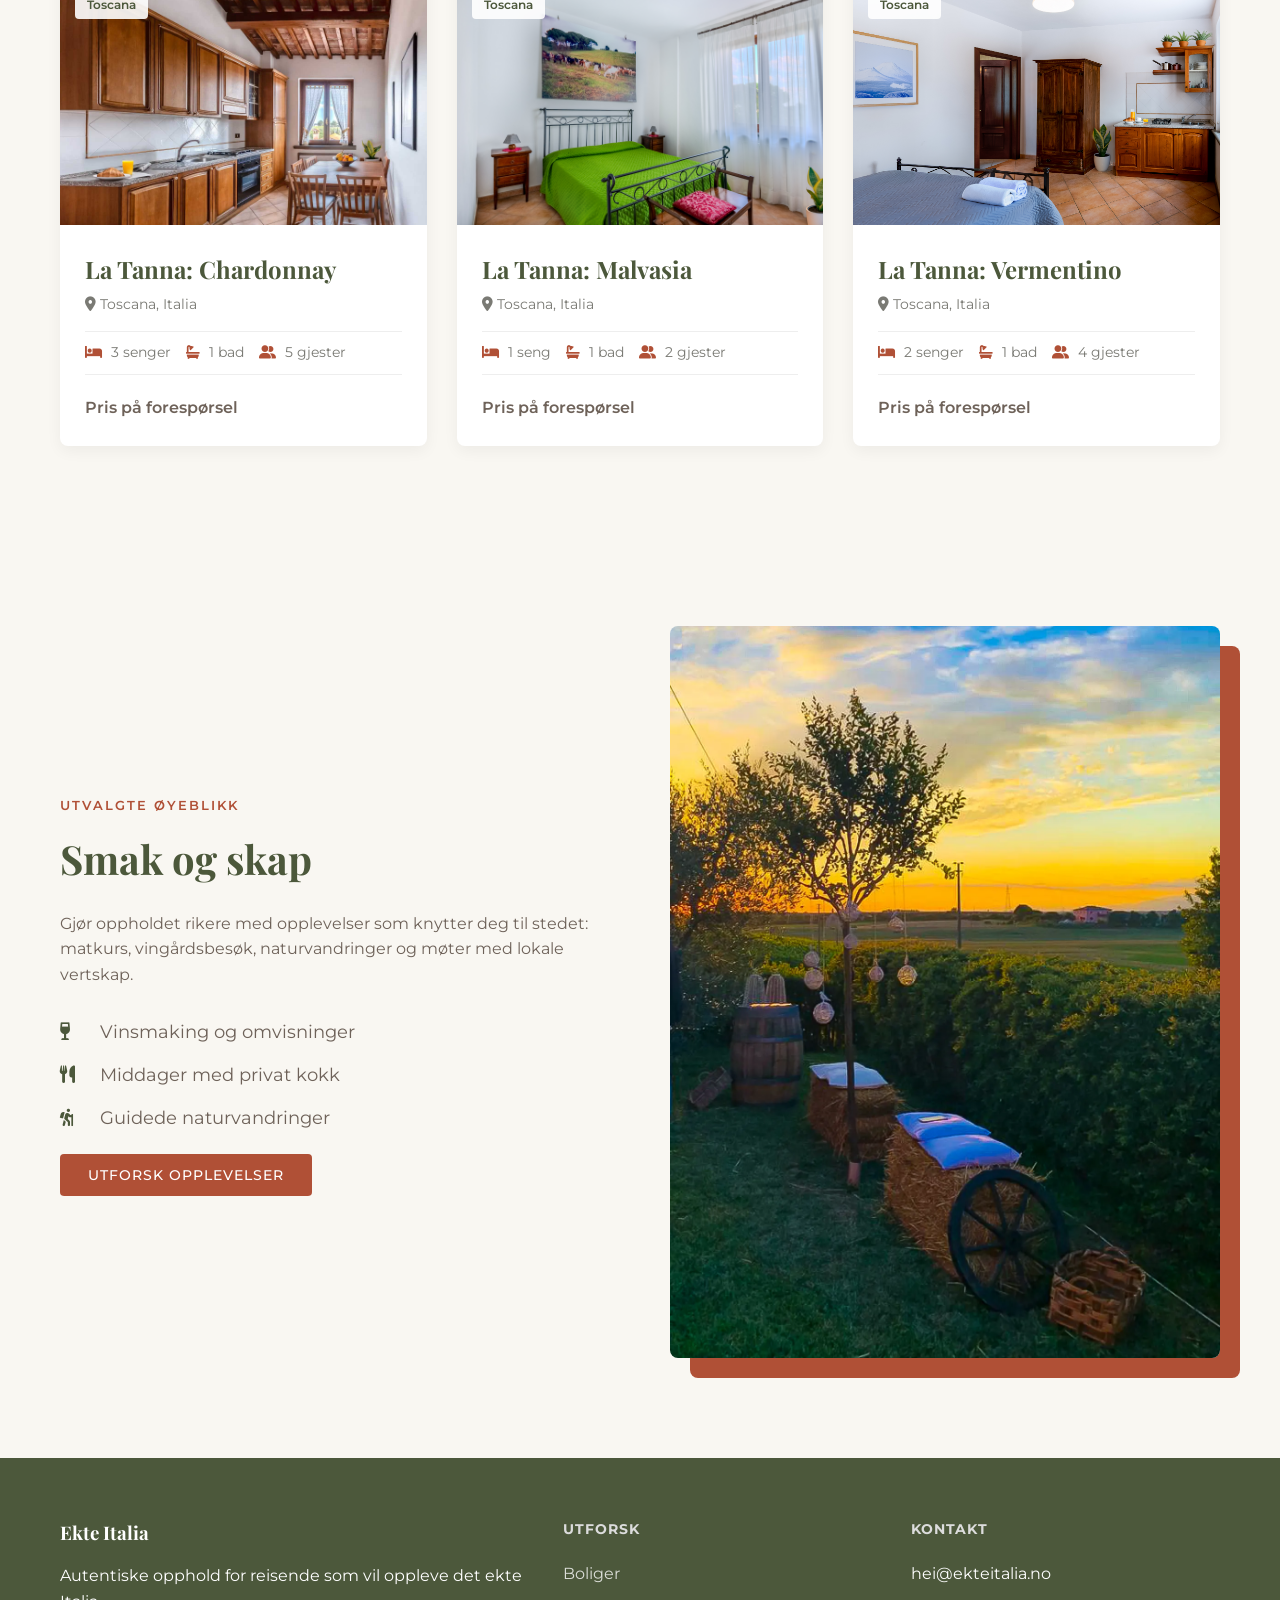
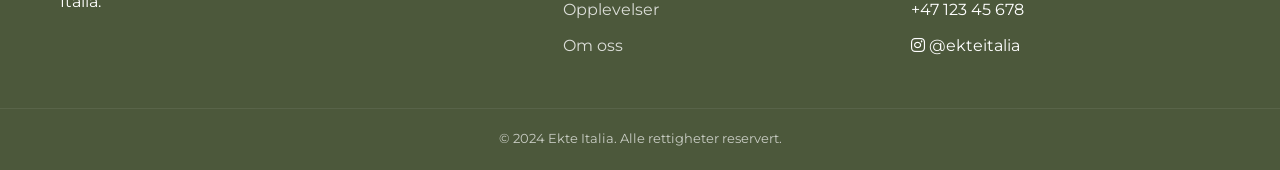
==== commit a306f123: "Update Ekte Italia website" ====
--- a/index.html
+++ b/index.html
@@ -1,17 +1,15 @@
 <!DOCTYPE html>
-<html lang="en">
+<html lang="no">
 <head>
     <meta charset="UTF-8">
     <meta name="viewport" content="width=device-width, initial-scale=1.0">
-    <title>Ekte Italia | Authentic Villas & Experiences</title>
+    <title>Ekte Italia | Autentiske boliger og opplevelser</title>
     <link rel="icon" type="image/png" href="Images/favicon.png">
-    
+
     <link rel="preconnect" href="https://fonts.googleapis.com">
     <link rel="preconnect" href="https://fonts.gstatic.com" crossorigin>
     <link href="https://fonts.googleapis.com/css2?family=Montserrat:wght@300;400;500;600&family=Playfair+Display:ital,wght@0,400;0,600;1,400&display=swap" rel="stylesheet">
-    
     <link rel="stylesheet" href="https://cdnjs.cloudflare.com/ajax/libs/font-awesome/6.0.0/css/all.min.css">
-    
     <link rel="stylesheet" href="style.css">
 </head>
 <body>
@@ -19,15 +17,15 @@
     <nav class="navbar">
         <div class="container nav-flex">
             <div class="logo">
-                <img src="Images/Logo.png" alt="Ekte Italia Logo">
+                <img src="Images/Logo.png" alt="Ekte Italia logo">
             </div>
             <ul class="nav-links">
-                <li><a href="index.html">Home</a></li>
-                <li><a href="agriturismo.html" class="active">Agriturismo</a></li>
-                <li><a href="villas.html">Villas</a></li>
-                <li><a href="experiences.html">Experiences</a></li>
-                <li><a href="about.html">About Us</a></li>
-                <li><a href="inquire.html" class="btn-nav">Inquire</a></li>
+                <li><a href="index.html" class="active">Hjem</a></li>
+                <li><a href="agriturismo.html">Agriturismo</a></li>
+                <li><a href="villas.html">Boliger</a></li>
+                <li><a href="experiences.html">Opplevelser</a></li>
+                <li><a href="about.html">Om oss</a></li>
+                <li><a href="inquire.html" class="btn-nav">Forespør</a></li>
             </ul>
             <div class="hamburger">
                 <i class="fas fa-bars"></i>
@@ -38,100 +36,100 @@
     <header class="hero">
         <div class="hero-content">
             <h1>Oppdag det ekte Italia</h1>
-            <p>Curated villas and authentic experiences for the slow traveler.</p>
-            
+            <p>Håndplukkede boliger og ekte opplevelser for deg som vil reise langsommere.</p>
+
             <div class="search-bar">
                 <div class="search-item">
-                    <label>Where?</label>
+                    <label>Hvor?</label>
                     <select>
-                        <option>Tuscany</option>
+                        <option>Toscana</option>
                         <option>Puglia</option>
-                        <option>Sicily</option>
+                        <option>Sicilia</option>
                     </select>
                 </div>
                 <div class="search-item border-left">
-                    <label>Check-in</label>
+                    <label>Innsjekk</label>
                     <input type="date">
                 </div>
                 <div class="search-item border-left">
-                    <label>Guests</label>
-                    <input type="number" placeholder="2 Adults">
+                    <label>Gjester</label>
+                    <input type="number" placeholder="2 voksne">
                 </div>
-                <button class="btn-search">Search</button>
+                <button class="btn-search" onclick="window.location.href='inquire.html'">Sjekk tilgjengelighet</button>
             </div>
         </div>
     </header>
 
     <section class="philosophy">
         <div class="container text-center">
-            <span class="subheading">Our Philosophy</span>
-            <h2>More than just a rental</h2>
-            <p>At Ekte Italia, we believe in the luxury of simplicity. We don't just hand you a key; we open the door to the Italian way of life. From stone farmhouses in the hills to private truffle hunting at dawn.</p>
-            <img src="Images/background.png" alt="Italian Landscape" class="divider-img">
+            <span class="subheading">Vår filosofi</span>
+            <h2>Mer enn et sted å bo</h2>
+            <p>Hos Ekte Italia tror vi på luksusen i det enkle. Vi gir deg ikke bare en nøkkel; vi åpner døren til italiensk hverdagsliv, lokale smaker og varme møter.</p>
+            <img src="Images/background.png" alt="Italiensk landskap" class="divider-img">
         </div>
     </section>
 
     <section class="villas bg-cream">
         <div class="container">
             <div class="section-header">
-                <h2>Handpicked Homes</h2>
-                <a href="#" class="view-all">View all properties &rarr;</a>
+                <h2>Håndplukkede boliger</h2>
+                <a href="villas.html" class="view-all">Se alle boliger &rarr;</a>
             </div>
-            
+
             <div class="grid-3">
                 <div class="card">
                     <div class="card-img">
-                        <img src="https://images.unsplash.com/photo-1520250497591-112f2f40a3f4?q=80&w=2070&auto=format&fit=crop" alt="Villa Tuscany">
-                        <span class="tag">Tuscany</span>
+                        <img src="Images/villas La Tanna/Appartamento Chardonnay/Agriturismo-la-tanna-appartamento-vacanze-chardonnay-01.jpg" alt="La Tanna Chardonnay">
+                        <span class="tag">Toscana</span>
                     </div>
                     <div class="card-body">
-                        <h3>Villa Rosmarino</h3>
-                        <p class="location"><i class="fas fa-map-marker-alt"></i> Chianti, Italy</p>
+                        <h3>La Tanna: Chardonnay</h3>
+                        <p class="location"><i class="fas fa-map-marker-alt"></i> Toscana, Italia</p>
                         <ul class="specs">
-                            <li><i class="fas fa-bed"></i> 4 Beds</li>
-                            <li><i class="fas fa-bath"></i> 3 Baths</li>
-                            <li><i class="fas fa-water"></i> Pool</li>
+                            <li><i class="fas fa-bed"></i> 3 senger</li>
+                            <li><i class="fas fa-bath"></i> 1 bad</li>
+                            <li><i class="fas fa-user-friends"></i> 5 gjester</li>
                         </ul>
                         <div class="card-footer">
-                            <span class="price">From €350 / night</span>
+                            <span class="price">Pris på forespørsel</span>
                         </div>
                     </div>
                 </div>
 
                 <div class="card">
                     <div class="card-img">
-                        <img src="https://images.unsplash.com/photo-1499678329028-101435549a4e?q=80&w=2070&auto=format&fit=crop" alt="Villa Puglia">
-                        <span class="tag">Puglia</span>
+                        <img src="Images/villas La Tanna/Appartamento Malvasia/05_Camera_01.jpg" alt="La Tanna Malvasia">
+                        <span class="tag">Toscana</span>
                     </div>
                     <div class="card-body">
-                        <h3>Trullo Antico</h3>
-                        <p class="location"><i class="fas fa-map-marker-alt"></i> Ostuni, Italy</p>
+                        <h3>La Tanna: Malvasia</h3>
+                        <p class="location"><i class="fas fa-map-marker-alt"></i> Toscana, Italia</p>
                         <ul class="specs">
-                            <li><i class="fas fa-bed"></i> 2 Beds</li>
-                            <li><i class="fas fa-bath"></i> 1 Bath</li>
-                            <li><i class="fas fa-tree"></i> Garden</li>
+                            <li><i class="fas fa-bed"></i> 1 seng</li>
+                            <li><i class="fas fa-bath"></i> 1 bad</li>
+                            <li><i class="fas fa-user-friends"></i> 2 gjester</li>
                         </ul>
                         <div class="card-footer">
-                            <span class="price">From €220 / night</span>
+                            <span class="price">Pris på forespørsel</span>
                         </div>
                     </div>
                 </div>
 
                 <div class="card">
                     <div class="card-img">
-                        <img src="https://images.unsplash.com/photo-1516483638261-f4dbaf036963?q=80&w=1972&auto=format&fit=crop" alt="Villa Sicily">
-                        <span class="tag">Sicily</span>
+                        <img src="Images/villas La Tanna/Appartamento Vermentino/SOGGIORNO_01.jpg" alt="La Tanna Vermentino">
+                        <span class="tag">Toscana</span>
                     </div>
                     <div class="card-body">
-                        <h3>Casa del Sole</h3>
-                        <p class="location"><i class="fas fa-map-marker-alt"></i> Noto, Italy</p>
+                        <h3>La Tanna: Vermentino</h3>
+                        <p class="location"><i class="fas fa-map-marker-alt"></i> Toscana, Italia</p>
                         <ul class="specs">
-                            <li><i class="fas fa-bed"></i> 6 Beds</li>
-                            <li><i class="fas fa-bath"></i> 5 Baths</li>
-                            <li><i class="fas fa-water"></i> Sea View</li>
+                            <li><i class="fas fa-bed"></i> 2 senger</li>
+                            <li><i class="fas fa-bath"></i> 1 bad</li>
+                            <li><i class="fas fa-user-friends"></i> 4 gjester</li>
                         </ul>
                         <div class="card-footer">
-                            <span class="price">From €550 / night</span>
+                            <span class="price">Pris på forespørsel</span>
                         </div>
                     </div>
                 </div>
@@ -142,18 +140,18 @@
     <section class="experiences">
         <div class="container split-layout">
             <div class="split-text">
-                <span class="subheading">Curated Moments</span>
-                <h2>Taste & Create</h2>
-                <p>Complete your stay with experiences that connect you to the land. Whether it's a cooking class with Nonna, a private vineyard tour, or renting a vintage Vespa.</p>
+                <span class="subheading">Utvalgte øyeblikk</span>
+                <h2>Smak og skap</h2>
+                <p>Gjør oppholdet rikere med opplevelser som knytter deg til stedet: matkurs, vingårdsbesøk, naturvandringer og møter med lokale vertskap.</p>
                 <ul class="exp-list">
-                    <li><i class="fas fa-wine-glass"></i> Wine Tasting & Tours</li>
-                    <li><i class="fas fa-utensils"></i> Private Chef Dinners</li>
-                    <li><i class="fas fa-hiking"></i> Guided Nature Walks</li>
+                    <li><i class="fas fa-wine-glass"></i> Vinsmaking og omvisninger</li>
+                    <li><i class="fas fa-utensils"></i> Middager med privat kokk</li>
+                    <li><i class="fas fa-hiking"></i> Guidede naturvandringer</li>
                 </ul>
-                <a href="#" class="btn-primary">Explore Experiences</a>
+                <a href="experiences.html" class="btn-primary">Utforsk opplevelser</a>
             </div>
             <div class="split-image">
-                <img src="https://images.unsplash.com/photo-1559339352-11d035aa65de?q=80&w=1974&auto=format&fit=crop" alt="Italian Cooking">
+                <img src="Images/villas La Tanna/Foto Agriturismo generiche/Agriturismo-la-tanna-aperitivi.webp" alt="Italiensk matopplevelse" loading="lazy" decoding="async">
             </div>
         </div>
     </section>
@@ -162,18 +160,18 @@
         <div class="container footer-content">
             <div class="footer-col">
                 <h3>Ekte Italia</h3>
-                <p>Authentic rentals for the discerning traveler.</p>
+                <p>Autentiske opphold for reisende som vil oppleve det ekte Italia.</p>
             </div>
             <div class="footer-col">
-                <h4>Explore</h4>
+                <h4>Utforsk</h4>
                 <ul>
-                    <li><a href="#">Villas</a></li>
-                    <li><a href="#">Experiences</a></li>
-                    <li><a href="#">About Us</a></li>
+                    <li><a href="villas.html">Boliger</a></li>
+                    <li><a href="experiences.html">Opplevelser</a></li>
+                    <li><a href="about.html">Om oss</a></li>
                 </ul>
             </div>
             <div class="footer-col">
-                <h4>Contact</h4>
+                <h4>Kontakt</h4>
                 <ul>
                     <li>hei@ekteitalia.no</li>
                     <li>+47 123 45 678</li>
@@ -182,20 +180,17 @@
             </div>
         </div>
         <div class="copyright">
-            <p>&copy; 2024 Ekte Italia. All rights reserved.</p>
+            <p>&copy; 2024 Ekte Italia. Alle rettigheter reservert.</p>
         </div>
     </footer>
-<script>
-    const hamburger = document.querySelector(".hamburger");
-    const navLinks = document.querySelector(".nav-links");
+    <script>
+        const hamburger = document.querySelector(".hamburger");
+        const navLinks = document.querySelector(".nav-links");
 
-    hamburger.addEventListener("click", () => {
-        // Toggle the navigation menu
-        navLinks.classList.toggle("nav-active");
-        
-        // Optional: Animate the hamburger icon to an 'X'
-        hamburger.classList.toggle("toggle");
-    });
-</script>
+        hamburger.addEventListener("click", () => {
+            navLinks.classList.toggle("nav-active");
+            hamburger.classList.toggle("toggle");
+        });
+    </script>
 </body>
-</html>+</html>
--- a/style.css
+++ b/style.css
@@ -652,7 +652,7 @@
 
 .hero-experiences {
     height: 60vh;
-    background: linear-gradient(rgba(0,0,0,0.4), rgba(0,0,0,0.4)), url('https://images.unsplash.com/photo-1514362545857-3bc16c4c7d1b?q=80&w=2070&auto=format&fit=crop');
+    background: linear-gradient(rgba(0,0,0,0.4), rgba(0,0,0,0.4)), url('Images/villas La Tanna/Foto Agriturismo generiche/Agriturismo-la-tanna-aperitivi.webp');
     background-size: cover;
     background-position: center;
     display: flex;
@@ -749,7 +749,7 @@
    ========================================= */
 .hero-about {
     height: 50vh;
-    background: linear-gradient(rgba(0,0,0,0.3), rgba(0,0,0,0.3)), url('https://images.unsplash.com/photo-1498503182468-3b51cbb6cb24?q=80&w=2070&auto=format&fit=crop');
+    background: linear-gradient(rgba(0,0,0,0.3), rgba(0,0,0,0.3)), url('Images/villas La Tanna/Foto Agriturismo generiche/Agriturismo-la-tanna-vacanze-in-toscana.webp');
     background-size: cover;
     background-position: center;
     display: flex;
@@ -830,7 +830,7 @@
    ========================================= */
 .hero-agri {
     height: 60vh;
-    background: linear-gradient(rgba(0,0,0,0.2), rgba(0,0,0,0.2)), url('https://images.unsplash.com/photo-1505576135118-2e0617947703?q=80&w=2070&auto=format&fit=crop');
+    background: linear-gradient(rgba(0,0,0,0.2), rgba(0,0,0,0.2)), url('Images/villas La Tanna/Foto Agriturismo generiche/Agriturismo-la-tanna-veduta-aerea.jpg');
     background-size: cover;
     background-position: center;
     display: flex;
@@ -911,7 +911,7 @@
 
 .harvest-banner {
     padding: 100px 0;
-    background: linear-gradient(rgba(107, 142, 90, 0.9), rgba(107, 142, 90, 0.9)), url('https://images.unsplash.com/photo-1560157973-503a746a5b29?q=80&w=2070&auto=format&fit=crop');
+    background: linear-gradient(rgba(107, 142, 90, 0.9), rgba(107, 142, 90, 0.9)), url('Images/villas La Tanna/Foto Agriturismo generiche/Agriturismo-la-tanna-degustazioni-gazebo.webp');
     background-size: cover;
     background-position: center;
     background-attachment: fixed;
@@ -1299,4 +1299,4 @@
         padding: 15px 0;
     }
     .cat-link { display: inline-block; margin: 0 10px; }
-}+}
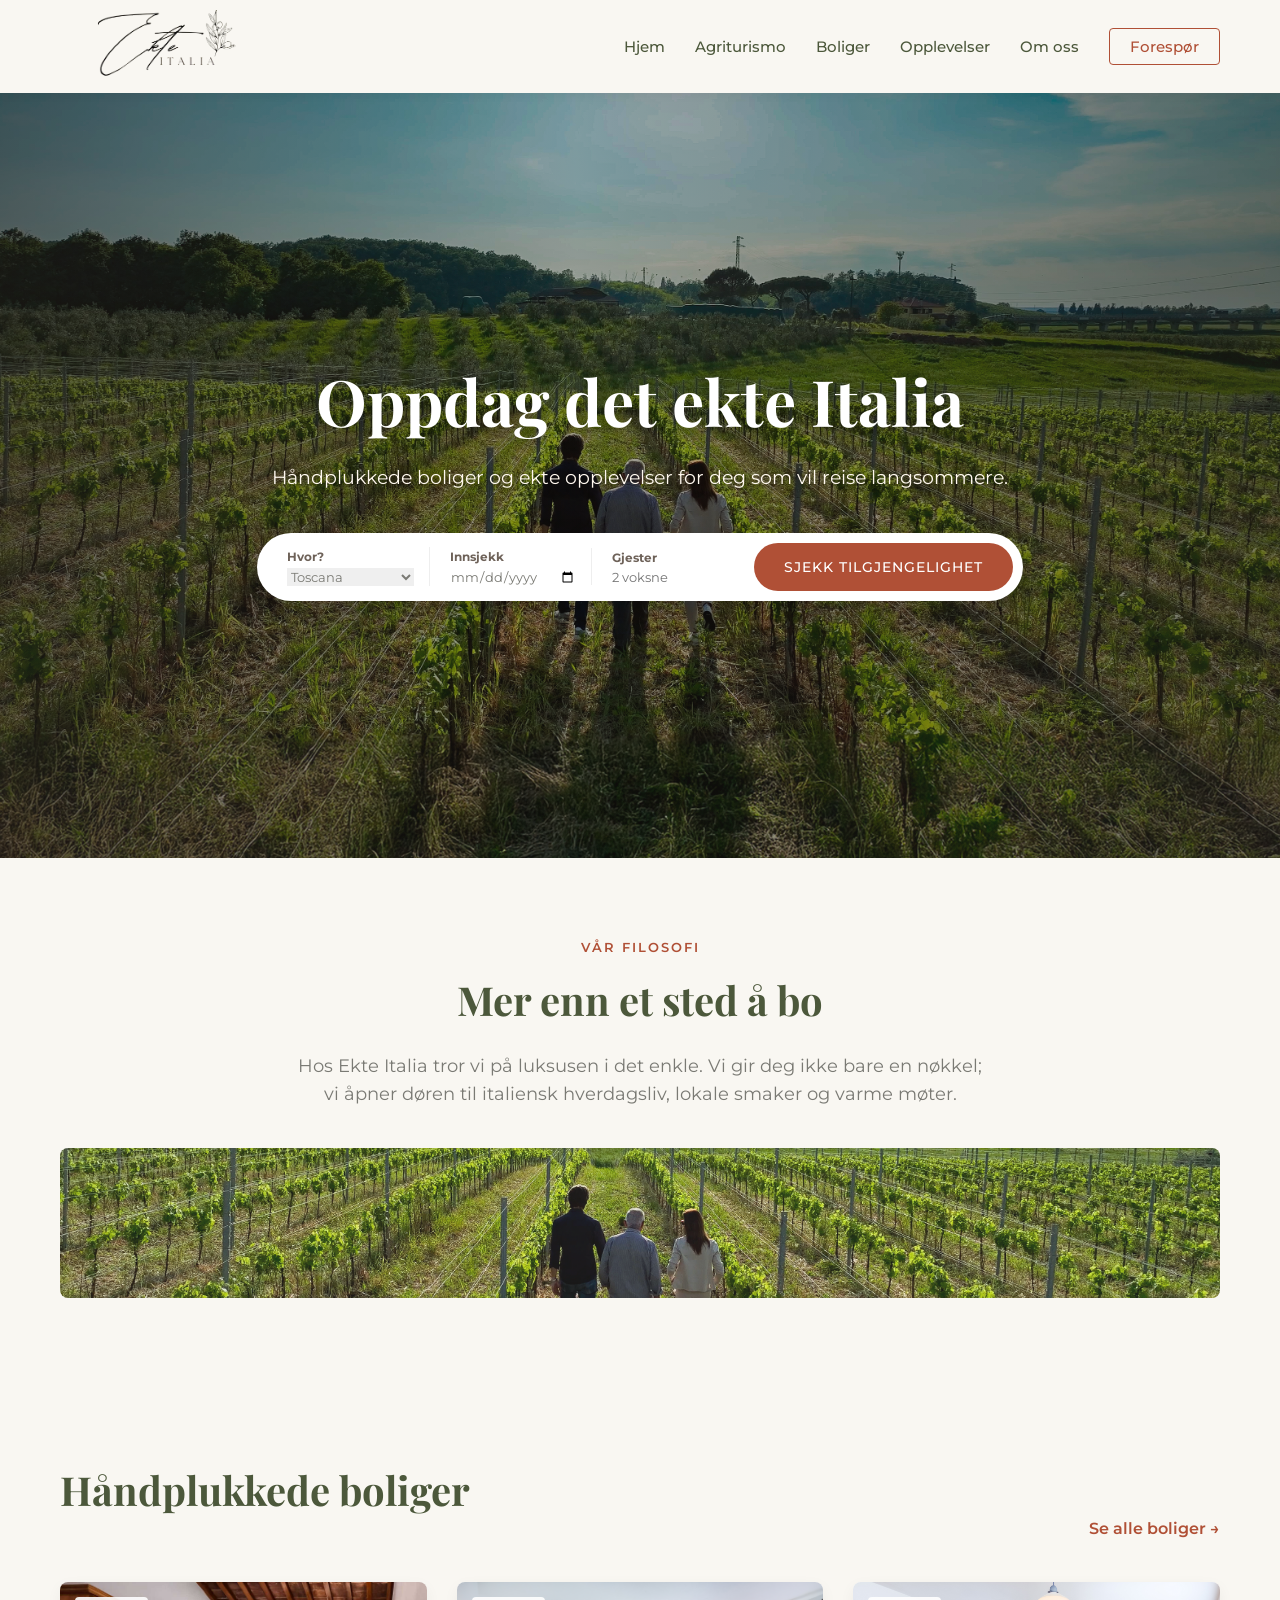
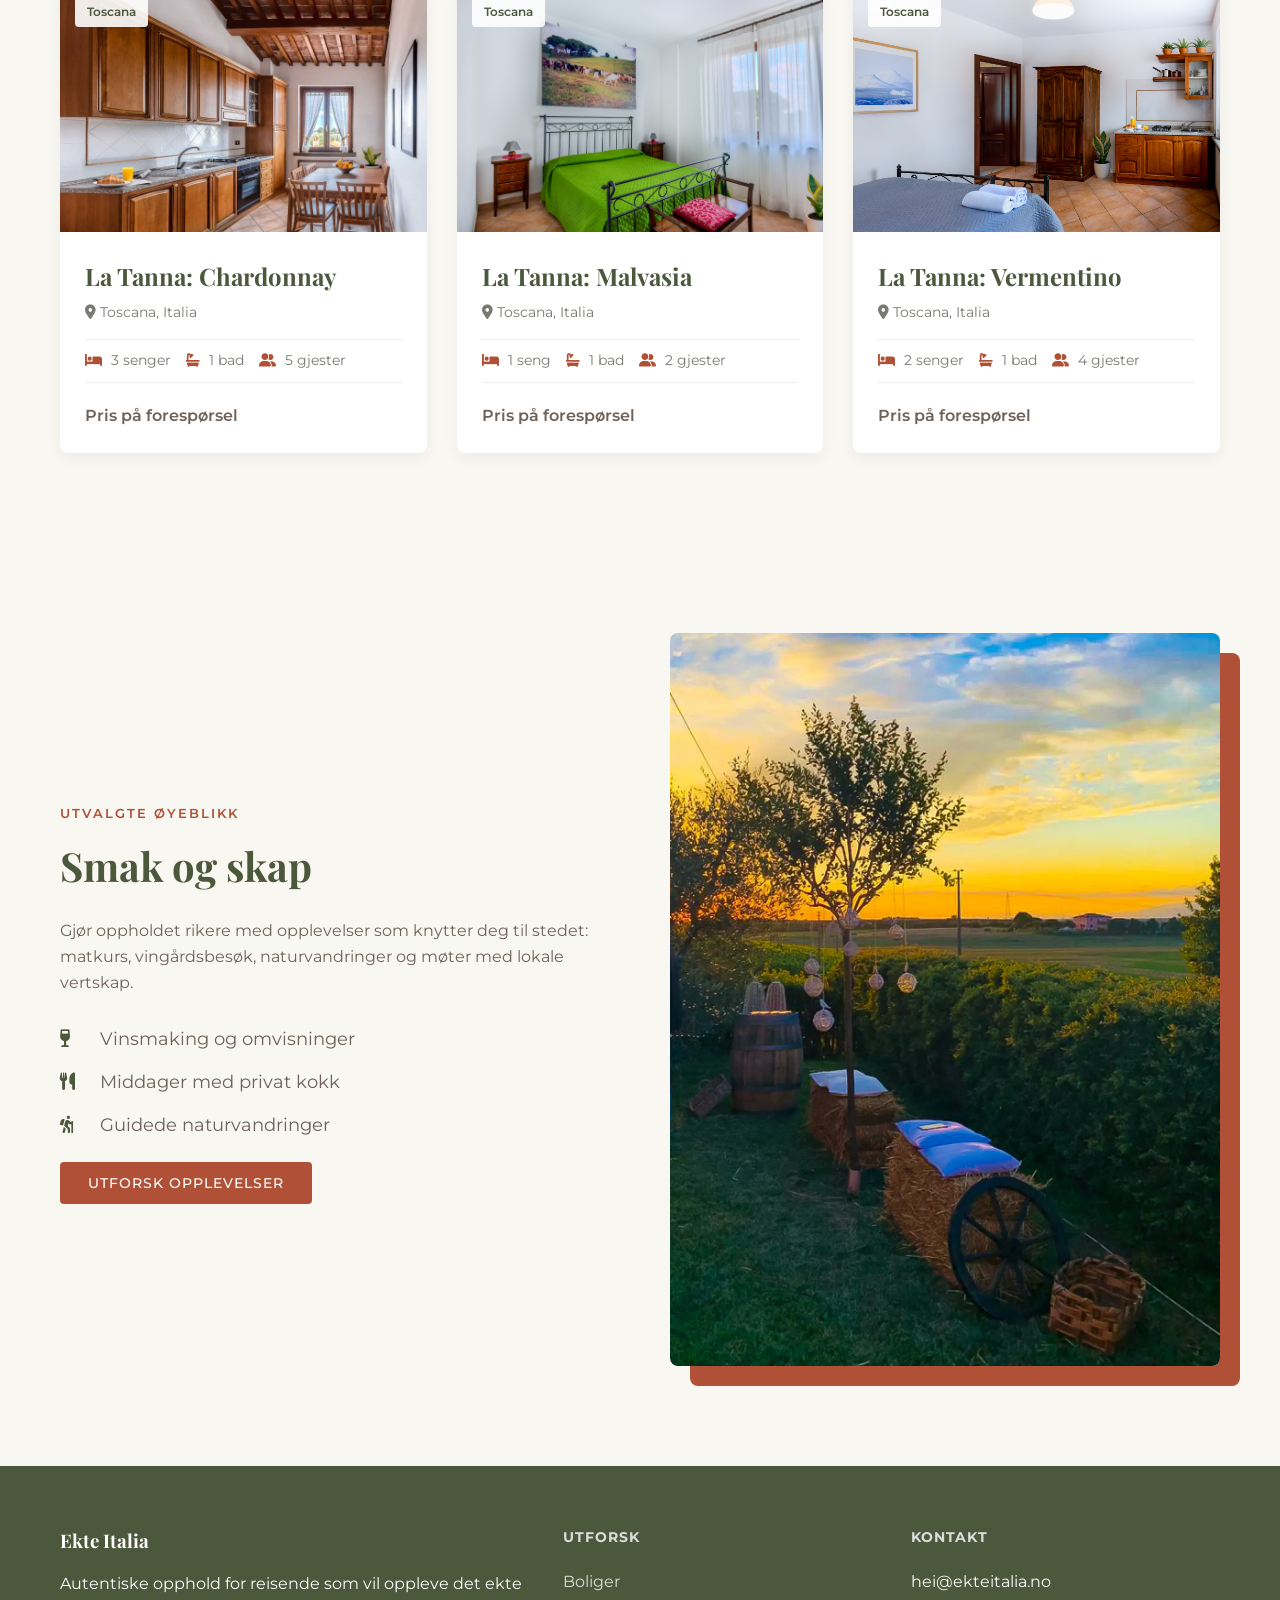
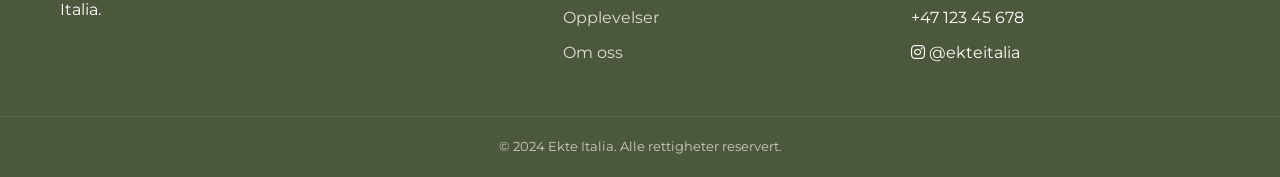
==== commit 43de7a82: "Improve navigation and hero readability" ====
--- a/index.html
+++ b/index.html
@@ -17,7 +17,7 @@
     <nav class="navbar">
         <div class="container nav-flex">
             <div class="logo">
-                <img src="Images/Logo.png" alt="Ekte Italia logo">
+                <a href="index.html"><img src="Images/Logo.png" alt="Ekte Italia logo"></a>
             </div>
             <ul class="nav-links">
                 <li><a href="index.html" class="active">Hjem</a></li>
--- a/style.css
+++ b/style.css
@@ -103,6 +103,10 @@
 
 .logo img { height: 75px; }
 
+.logo a {
+    display: inline-block;
+}
+
 .nav-links {
     display: flex;
     gap: 30px;  
@@ -145,6 +149,22 @@
     justify-content: center;
     text-align: center;
     position: relative;
+    overflow: hidden;
+}
+
+.hero::before {
+    content: '';
+    position: absolute;
+    inset: 0;
+    background: linear-gradient(90deg, rgba(36, 32, 28, 0.64), rgba(36, 32, 28, 0.34) 45%, rgba(36, 32, 28, 0.58));
+    pointer-events: none;
+}
+
+.hero-content {
+    position: relative;
+    z-index: 1;
+    max-width: 980px;
+    padding: 0 20px;
 }
 
 .hero-content h1 {
@@ -152,13 +172,14 @@
     font-size: 4rem;
     color: var(--color-white);
     margin-bottom: 10px;
-    text-shadow: 0 2px 4px rgba(0,0,0,0.3);
+    text-shadow: 0 3px 18px rgba(0,0,0,0.55);
 }
 
 .hero-content p {
-    color: #f0f0f0;
+    color: #fff8ef;
     font-size: 1.2rem;
     margin-bottom: 40px;
+    text-shadow: 0 2px 12px rgba(0,0,0,0.55);
 }
 
 .search-bar {
@@ -652,7 +673,7 @@
 
 .hero-experiences {
     height: 60vh;
-    background: linear-gradient(rgba(0,0,0,0.4), rgba(0,0,0,0.4)), url('Images/villas La Tanna/Foto Agriturismo generiche/Agriturismo-la-tanna-aperitivi.webp');
+    background: linear-gradient(90deg, rgba(28, 24, 20, 0.72), rgba(28, 24, 20, 0.42)), url('Images/villas La Tanna/Foto Agriturismo generiche/Agriturismo-la-tanna-aperitivi.webp');
     background-size: cover;
     background-position: center;
     display: flex;
@@ -749,7 +770,7 @@
    ========================================= */
 .hero-about {
     height: 50vh;
-    background: linear-gradient(rgba(0,0,0,0.3), rgba(0,0,0,0.3)), url('Images/villas La Tanna/Foto Agriturismo generiche/Agriturismo-la-tanna-vacanze-in-toscana.webp');
+    background: linear-gradient(90deg, rgba(28, 24, 20, 0.68), rgba(28, 24, 20, 0.36)), url('Images/villas La Tanna/Foto Agriturismo generiche/Agriturismo-la-tanna-vacanze-in-toscana.webp');
     background-size: cover;
     background-position: center;
     display: flex;
@@ -830,7 +851,7 @@
    ========================================= */
 .hero-agri {
     height: 60vh;
-    background: linear-gradient(rgba(0,0,0,0.2), rgba(0,0,0,0.2)), url('Images/villas La Tanna/Foto Agriturismo generiche/Agriturismo-la-tanna-veduta-aerea.jpg');
+    background: linear-gradient(90deg, rgba(28, 24, 20, 0.68), rgba(28, 24, 20, 0.36)), url('Images/villas La Tanna/Foto Agriturismo generiche/Agriturismo-la-tanna-veduta-aerea.jpg');
     background-size: cover;
     background-position: center;
     display: flex;
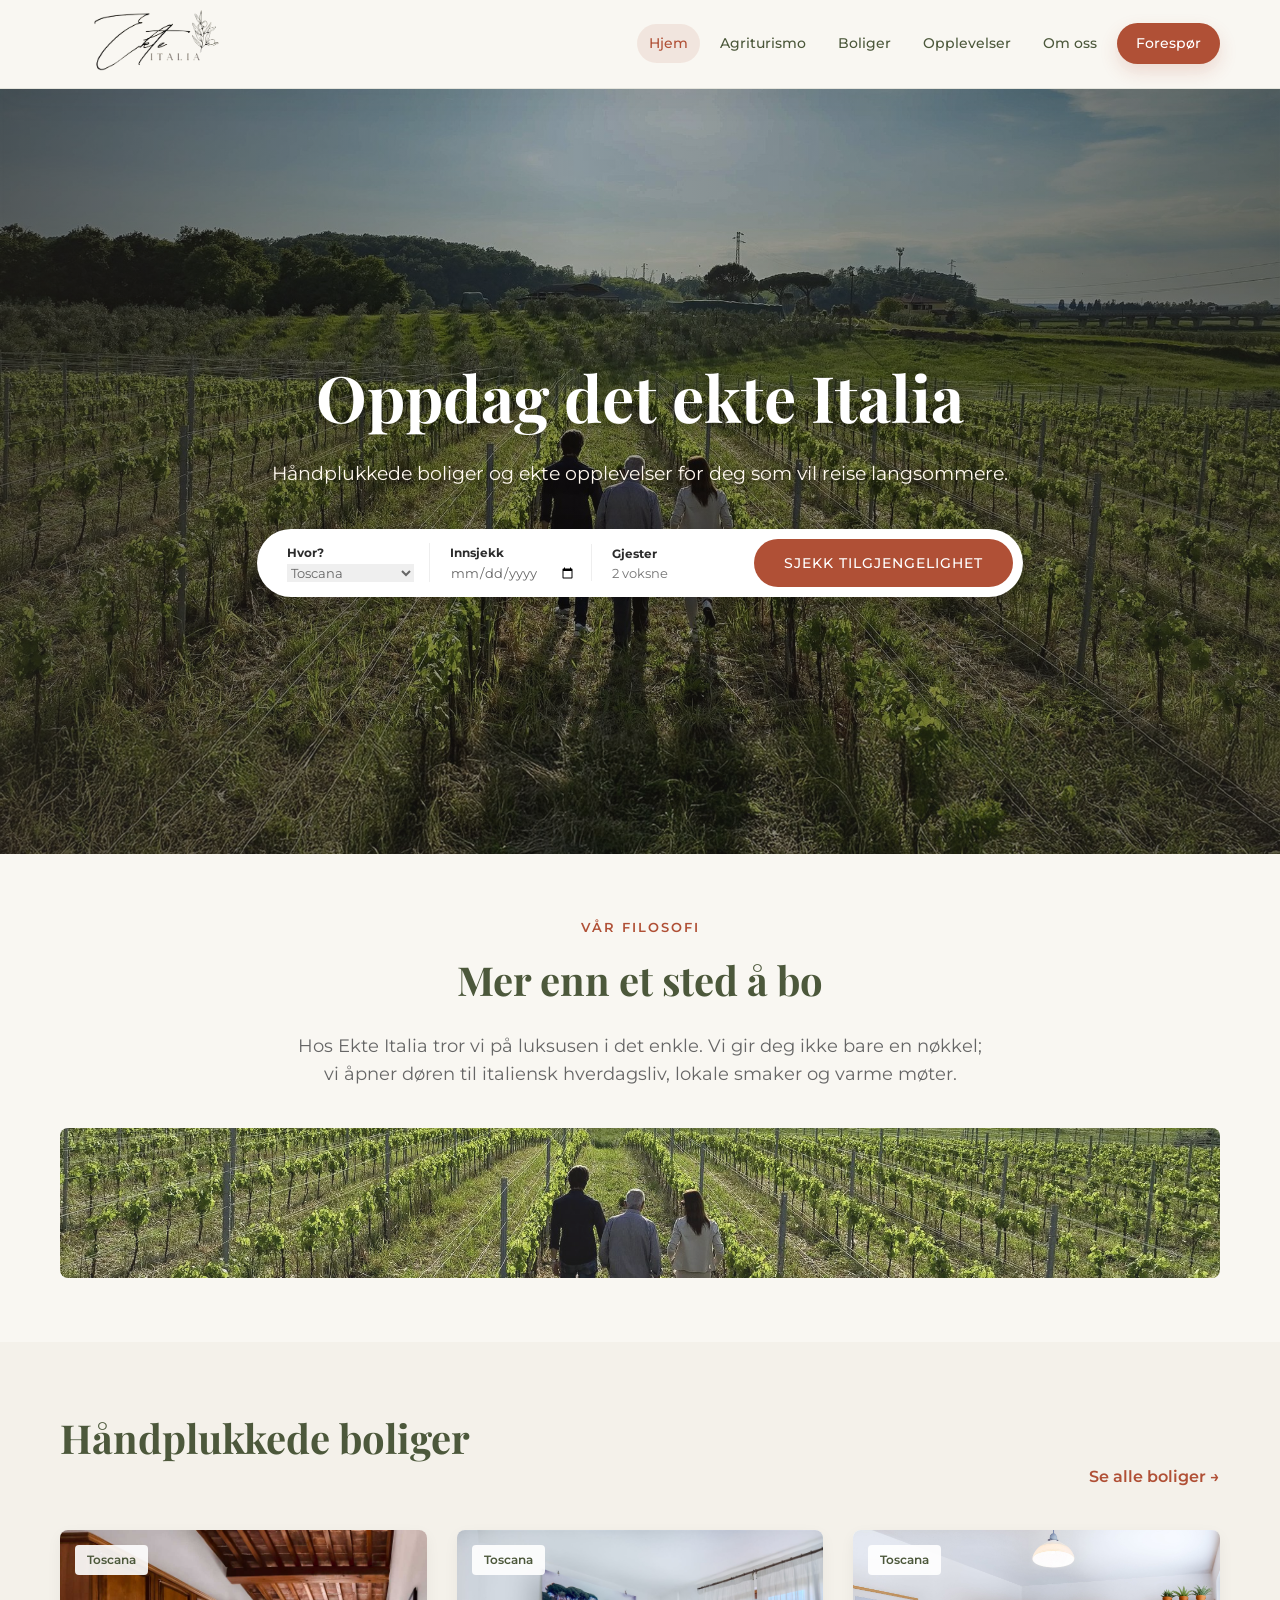
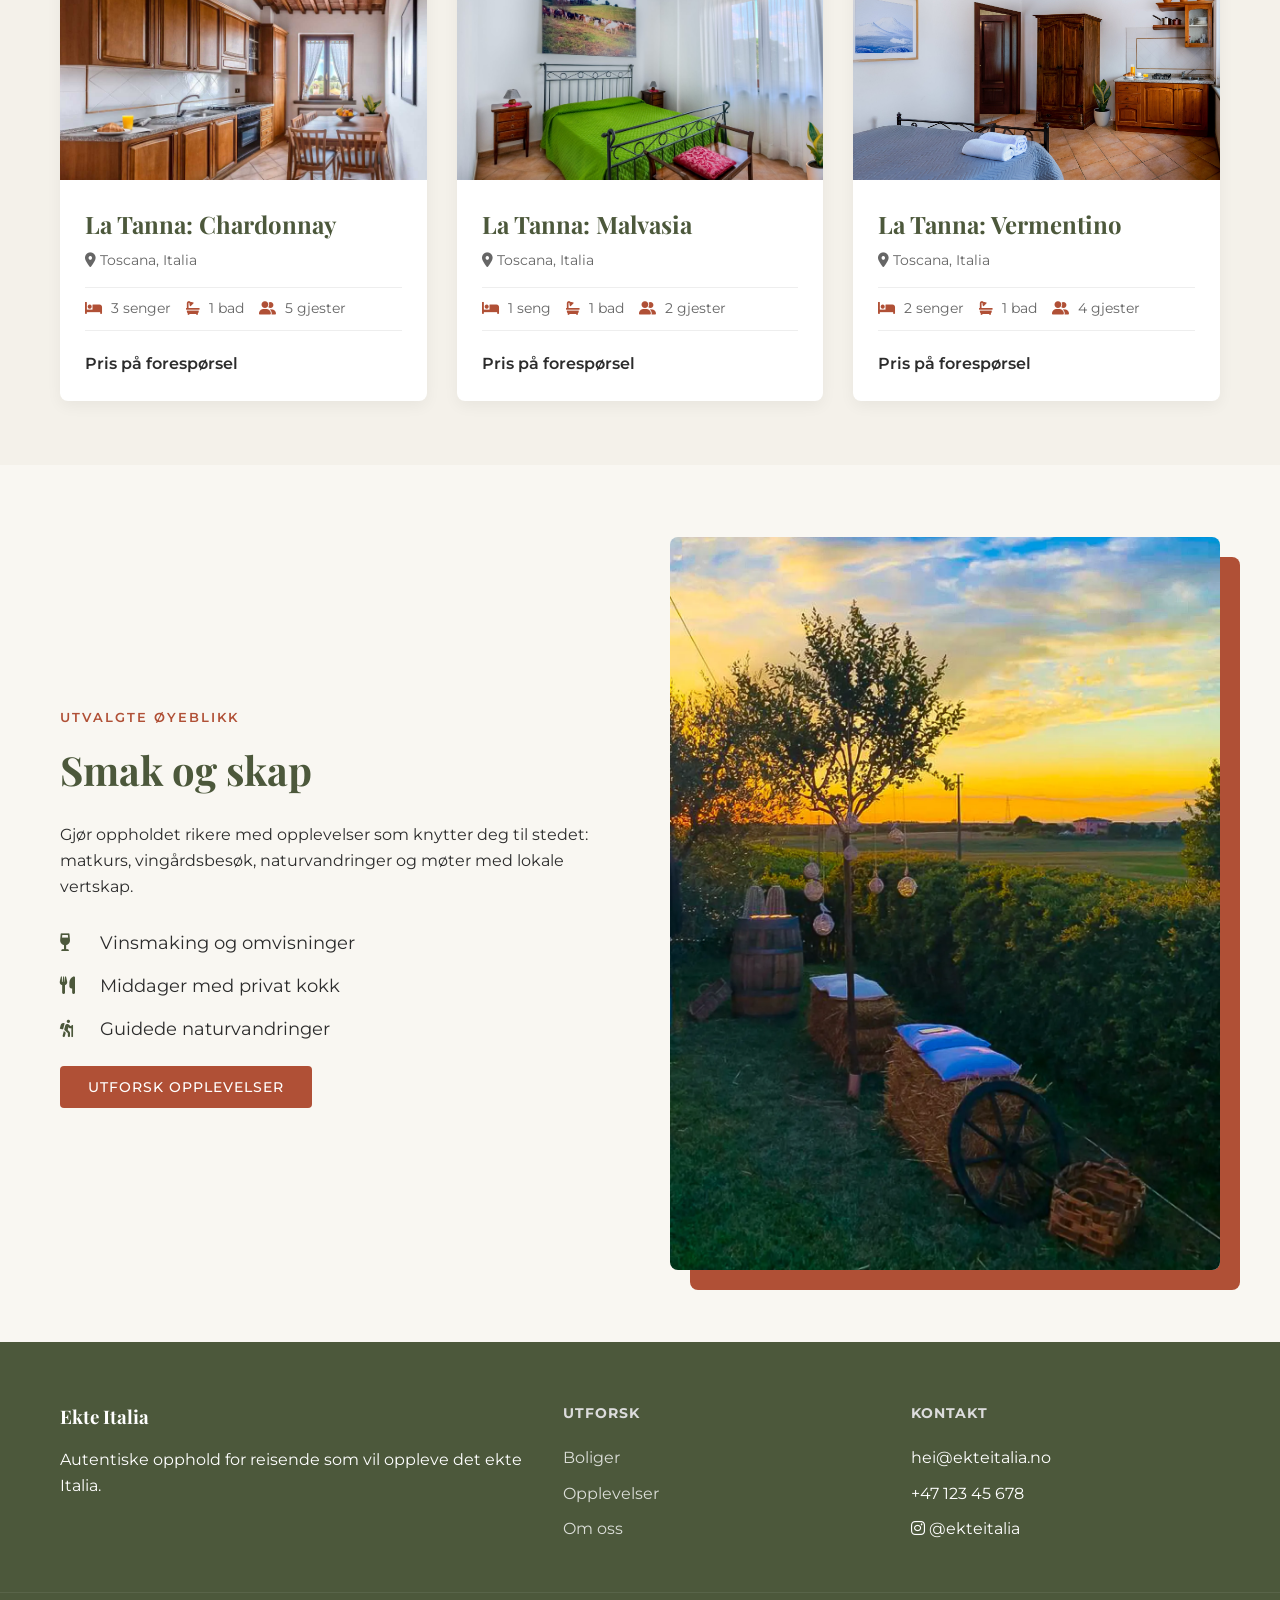
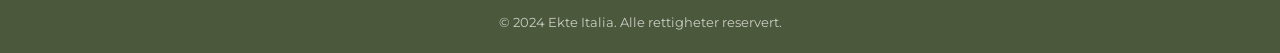
==== commit 59e265ab: "Polish website navigation and performance" ====
--- a/index.html
+++ b/index.html
@@ -10,7 +10,7 @@
     <link rel="preconnect" href="https://fonts.gstatic.com" crossorigin>
     <link href="https://fonts.googleapis.com/css2?family=Montserrat:wght@300;400;500;600&family=Playfair+Display:ital,wght@0,400;0,600;1,400&display=swap" rel="stylesheet">
     <link rel="stylesheet" href="https://cdnjs.cloudflare.com/ajax/libs/font-awesome/6.0.0/css/all.min.css">
-    <link rel="stylesheet" href="style.css">
+    <link rel="stylesheet" href="styles.css">
 </head>
 <body>
 
@@ -41,7 +41,7 @@
             <div class="search-bar">
                 <div class="search-item">
                     <label>Hvor?</label>
-                    <select>
+                    <select id="home-region">
                         <option>Toscana</option>
                         <option>Puglia</option>
                         <option>Sicilia</option>
@@ -49,13 +49,13 @@
                 </div>
                 <div class="search-item border-left">
                     <label>Innsjekk</label>
-                    <input type="date">
+                    <input type="date" id="home-arrival">
                 </div>
                 <div class="search-item border-left">
                     <label>Gjester</label>
-                    <input type="number" placeholder="2 voksne">
+                    <input type="number" id="home-guests" min="1" placeholder="2 voksne">
                 </div>
-                <button class="btn-search" onclick="window.location.href='inquire.html'">Sjekk tilgjengelighet</button>
+                <button class="btn-search" type="button" id="home-search-btn">Sjekk tilgjengelighet</button>
             </div>
         </div>
     </header>
@@ -65,7 +65,7 @@
             <span class="subheading">Vår filosofi</span>
             <h2>Mer enn et sted å bo</h2>
             <p>Hos Ekte Italia tror vi på luksusen i det enkle. Vi gir deg ikke bare en nøkkel; vi åpner døren til italiensk hverdagsliv, lokale smaker og varme møter.</p>
-            <img src="Images/background.png" alt="Italiensk landskap" class="divider-img">
+            <img src="Images/background.jpg" alt="Italiensk landskap" class="divider-img" loading="lazy" decoding="async">
         </div>
     </section>
 
@@ -77,9 +77,9 @@
             </div>
 
             <div class="grid-3">
-                <div class="card">
+                <a href="property.html?id=1" class="card villa-card-link">
                     <div class="card-img">
-                        <img src="Images/villas La Tanna/Appartamento Chardonnay/Agriturismo-la-tanna-appartamento-vacanze-chardonnay-01.jpg" alt="La Tanna Chardonnay">
+                        <img src="Images/villas La Tanna/Appartamento Chardonnay/Agriturismo-la-tanna-appartamento-vacanze-chardonnay-01.jpg" alt="La Tanna Chardonnay" loading="lazy" decoding="async">
                         <span class="tag">Toscana</span>
                     </div>
                     <div class="card-body">
@@ -94,11 +94,11 @@
                             <span class="price">Pris på forespørsel</span>
                         </div>
                     </div>
-                </div>
-
-                <div class="card">
+                </a>
+
+                <a href="property.html?id=2" class="card villa-card-link">
                     <div class="card-img">
-                        <img src="Images/villas La Tanna/Appartamento Malvasia/05_Camera_01.jpg" alt="La Tanna Malvasia">
+                        <img src="Images/villas La Tanna/Appartamento Malvasia/05_Camera_01.jpg" alt="La Tanna Malvasia" loading="lazy" decoding="async">
                         <span class="tag">Toscana</span>
                     </div>
                     <div class="card-body">
@@ -113,11 +113,11 @@
                             <span class="price">Pris på forespørsel</span>
                         </div>
                     </div>
-                </div>
-
-                <div class="card">
+                </a>
+
+                <a href="property.html?id=5" class="card villa-card-link">
                     <div class="card-img">
-                        <img src="Images/villas La Tanna/Appartamento Vermentino/SOGGIORNO_01.jpg" alt="La Tanna Vermentino">
+                        <img src="Images/villas La Tanna/Appartamento Vermentino/SOGGIORNO_01.jpg" alt="La Tanna Vermentino" loading="lazy" decoding="async">
                         <span class="tag">Toscana</span>
                     </div>
                     <div class="card-body">
@@ -132,7 +132,7 @@
                             <span class="price">Pris på forespørsel</span>
                         </div>
                     </div>
-                </div>
+                </a>
             </div>
         </div>
     </section>
@@ -191,6 +191,25 @@
             navLinks.classList.toggle("nav-active");
             hamburger.classList.toggle("toggle");
         });
+
+        document.getElementById("home-search-btn").addEventListener("click", () => {
+            const params = new URLSearchParams();
+            const region = document.getElementById("home-region").value;
+            const arrival = document.getElementById("home-arrival").value;
+            const guests = document.getElementById("home-guests").value;
+
+            if (region) params.set("region", region);
+            if (arrival) params.set("arrival", arrival);
+            if (guests) params.set("adults", guests);
+
+            window.location.href = `inquire.html${params.toString() ? `?${params.toString()}` : ""}`;
+        });
+
+        document.querySelectorAll(".nav-links a").forEach(link => {
+            const currentPage = window.location.pathname.split("/").pop() || "index.html";
+            const linkPage = link.getAttribute("href").split("?")[0];
+            if (linkPage === currentPage) link.classList.add("active");
+        });
     </script>
 </body>
 </html>
--- a/styles.css
+++ b/styles.css
@@ -0,0 +1,1863 @@
+/* --- Variables & Reset --- */
+:root {
+    /* Colors derived from your Logo */
+    --color-rust: #B05036; /* The Terracotta E */
+    --color-olive: #4C583B; /* The Green I */
+    --color-cream: #F9F7F2; /* Soft background */
+    --color-text: #2C2C2C;
+    --color-text-light: #666;
+    --color-white: #ffffff;
+    
+    /* Fonts */
+    --font-serif: 'Playfair Display', serif;
+    --font-sans: 'Montserrat', sans-serif;
+}
+
+* {
+    margin: 0;
+    padding: 0;
+    box-sizing: border-box;
+}
+
+body {
+    font-family: var(--font-sans);
+    color: var(--color-text);
+    background-color: var(--color-cream);
+    line-height: 1.6;
+}
+
+a { text-decoration: none; color: inherit; transition: 0.3s; }
+ul { list-style: none; }
+img { max-width: 100%; display: block; }
+
+/* --- Utility Classes --- */
+.container {
+    max-width: 1200px;
+    margin: 0 auto;
+    padding: 0 20px;
+}
+
+.bg-cream { background-color: #f4f1ea; }
+.text-center { text-align: center; }
+
+/* Buttons */
+.btn-primary, .btn-search {
+    background-color: var(--color-rust);
+    color: var(--color-white);
+    padding: 12px 28px;
+    border: none;
+    border-radius: 4px;
+    font-family: var(--font-sans);
+    font-weight: 500;
+    cursor: pointer;
+    text-transform: uppercase;
+    letter-spacing: 1px;
+    font-size: 0.9rem;
+}
+
+.btn-primary:hover, .btn-search:hover {
+    background-color: #8f3e28;
+}
+
+.subheading {
+    display: block;
+    font-family: var(--font-sans);
+    color: var(--color-rust);
+    text-transform: uppercase;
+    letter-spacing: 2px;
+    font-size: 0.8rem;
+    margin-bottom: 10px;
+    font-weight: 600;
+}
+
+h2 {
+    font-family: var(--font-serif);
+    font-size: 2.5rem;
+    color: var(--color-olive);
+    margin-bottom: 20px;
+}
+
+/* --- Navigation --- */
+.navbar {
+    background-color: rgba(249, 247, 242, 0.94);
+    padding: 6px 0;
+    position: sticky;
+    top: 0;
+    z-index: 1000;
+    border-bottom: 1px solid rgba(76, 88, 59, 0.12);
+    box-shadow: 0 10px 30px rgba(44, 44, 44, 0.06);
+    backdrop-filter: blur(14px);
+}
+
+.nav-flex {
+    display: flex;
+    justify-content: space-between; 
+    align-items: center;
+}
+
+.logo img {
+    height: 68px; /* Adjust based on your logo file */
+    transition: transform 0.25s ease;
+}
+
+.logo a {
+    display: inline-block;
+}
+
+.logo a:hover img {
+    transform: translateY(-1px);
+}
+
+.nav-links {
+    display: flex;
+    gap: 8px;
+    align-items: center;
+}
+
+.nav-links a {
+    display: inline-flex;
+    align-items: center;
+    min-height: 38px;
+    padding: 8px 12px;
+    border-radius: 999px;
+    font-weight: 500;
+    font-size: 0.9rem;
+    color: var(--color-olive);
+}
+
+.nav-links a:hover,
+.nav-links a.active {
+    background-color: rgba(176, 80, 54, 0.1);
+    color: var(--color-rust);
+}
+
+.btn-nav {
+    border: 1px solid rgba(176, 80, 54, 0.9);
+    padding: 8px 18px !important;
+    border-radius: 999px;
+    background-color: var(--color-rust);
+    color: white !important;
+    box-shadow: 0 8px 18px rgba(176, 80, 54, 0.18);
+}
+
+.btn-nav:hover {
+    background-color: #94442f;
+    color: white !important;
+}
+
+.hamburger { display: none; cursor: pointer; color: var(--color-olive); font-size: 1.5rem; }
+
+/* --- Hero Section --- */
+.hero {
+    height: 85vh;
+    background: url(Images/background.jpg);
+    background-size: cover;
+    background-position: center;
+    display: flex;
+    align-items: center;
+    justify-content: center;
+    text-align: center;
+    position: relative;
+    overflow: hidden;
+}
+
+.hero::before {
+    content: '';
+    position: absolute;
+    inset: 0;
+    background: linear-gradient(90deg, rgba(36, 32, 28, 0.64), rgba(36, 32, 28, 0.34) 45%, rgba(36, 32, 28, 0.58));
+    pointer-events: none;
+}
+
+.hero-content {
+    position: relative;
+    z-index: 1;
+    max-width: 980px;
+    padding: 0 20px;
+}
+
+.hero-content h1 {
+    font-family: var(--font-serif);
+    font-size: 4rem;
+    color: var(--color-white);
+    margin-bottom: 10px;
+    text-shadow: 0 3px 18px rgba(0,0,0,0.55);
+}
+
+.hero-content p {
+    color: #fff8ef;
+    font-size: 1.2rem;
+    margin-bottom: 40px;
+    text-shadow: 0 2px 12px rgba(0,0,0,0.55);
+}
+
+/* Search Bar */
+.search-bar {
+    background: white;
+    padding: 10px 10px 10px 30px;
+    border-radius: 50px; /* Rounded pill shape */
+    display: flex;
+    align-items: center;
+    gap: 15px;
+    max-width: 800px;
+    margin: 0 auto;
+    box-shadow: 0 10px 25px rgba(0,0,0,0.2);
+}
+
+.search-item {
+    display: flex;
+    flex-direction: column;
+    text-align: left;
+    flex: 1;
+}
+
+.search-item.border-left {
+    border-left: 1px solid #eee;
+    padding-left: 20px;
+}
+
+.search-item label {
+    font-size: 0.75rem;
+    font-weight: 700;
+    color: var(--color-text);
+}
+
+.search-item select, .search-item input {
+    border: none;
+    outline: none;
+    font-family: var(--font-sans);
+    color: var(--color-text-light);
+    width: 100%;
+    margin-top: 2px;
+}
+
+.btn-search {
+    border-radius: 40px;
+    padding: 15px 30px;
+}
+
+/* --- Philosophy Section --- */
+.philosophy {
+    padding: 80px 0;
+}
+
+.philosophy p {
+    max-width: 700px;
+    margin: 0 auto 40px auto;
+    font-size: 1.1rem;
+    color: var(--color-text-light);
+}
+
+.divider-img {
+    height: 150px;
+    width: 100%;
+    object-fit: cover;
+    border-radius: 8px;
+    opacity: 0.9;
+}
+
+/* --- Villas Grid --- */
+.villas { padding: 80px 0; }
+
+.section-header {
+    display: flex;
+    justify-content: space-between;
+    align-items: flex-end;
+    margin-bottom: 40px;
+}
+
+.view-all {
+    color: var(--color-rust);
+    font-weight: 600;
+    border-bottom: 1px solid transparent;
+}
+.view-all:hover { border-bottom: 1px solid var(--color-rust); }
+
+.grid-3 {
+    display: grid;
+    grid-template-columns: repeat(auto-fit, minmax(300px, 1fr));
+    gap: 30px;
+}
+
+.card {
+    background: white;
+    border-radius: 8px;
+    overflow: hidden;
+    box-shadow: 0 5px 15px rgba(0,0,0,0.05);
+    transition: transform 0.3s ease;
+}
+
+.card:hover { transform: translateY(-5px); }
+
+.card-img {
+    height: 250px;
+    overflow: hidden;
+    position: relative;
+    background: linear-gradient(120deg, #eee8dc, #f8f5ee);
+}
+
+.card-img img {
+    width: 100%;
+    height: 100%;
+    object-fit: cover;
+    transition: transform 0.5s ease;
+}
+
+.card:hover .card-img img { transform: scale(1.05); }
+
+.tag {
+    position: absolute;
+    top: 15px;
+    left: 15px;
+    background: rgba(255,255,255,0.9);
+    padding: 5px 12px;
+    font-size: 0.75rem;
+    font-weight: 600;
+    color: var(--color-olive);
+    border-radius: 4px;
+}
+
+.card-body { padding: 25px; }
+
+.card-body h3 {
+    font-family: var(--font-serif);
+    font-size: 1.5rem;
+    color: var(--color-olive);
+    margin-bottom: 5px;
+}
+
+.location {
+    font-size: 0.9rem;
+    color: var(--color-text-light);
+    margin-bottom: 15px;
+}
+
+.specs {
+    display: flex;
+    gap: 15px;
+    margin-bottom: 20px;
+    font-size: 0.85rem;
+    color: var(--color-text-light);
+    border-top: 1px solid #eee;
+    border-bottom: 1px solid #eee;
+    padding: 10px 0;
+}
+
+.specs i { color: var(--color-rust); margin-right: 5px; }
+
+.card-footer { display: flex; justify-content: space-between; align-items: center; }
+.price { font-weight: 600; color: var(--color-text); }
+
+/* --- Experiences Section --- */
+.experiences { padding: 100px 0; }
+
+.split-layout {
+    display: flex;
+    align-items: center;
+    gap: 60px;
+}
+
+.split-text { flex: 1; }
+.split-image { flex: 1; }
+
+.split-image img {
+    border-radius: 8px;
+    box-shadow: 20px 20px 0px var(--color-rust); /* Offset stylistic border */
+}
+
+.exp-list { margin: 30px 0; }
+.exp-list li { margin-bottom: 15px; font-size: 1.1rem; }
+.exp-list i { color: var(--color-olive); margin-right: 10px; width: 25px; }
+
+/* --- Footer --- */
+footer {
+    background-color: var(--color-olive);
+    color: white;
+    padding: 60px 0 20px 0;
+}
+
+.footer-content {
+    display: grid;
+    grid-template-columns: 1.5fr 1fr 1fr;
+    gap: 40px;
+    margin-bottom: 40px;
+}
+
+.footer-col h3 { font-family: var(--font-serif); margin-bottom: 15px; }
+.footer-col h4 { text-transform: uppercase; font-size: 0.9rem; margin-bottom: 20px; letter-spacing: 1px; color: #dcdcdc; }
+.footer-col ul li { margin-bottom: 10px; }
+.footer-col ul li a { opacity: 0.8; }
+.footer-col ul li a:hover { opacity: 1; color: #ffcccb; }
+
+.copyright {
+    text-align: center;
+    border-top: 1px solid rgba(255,255,255,0.1);
+    padding-top: 20px;
+    font-size: 0.8rem;
+    opacity: 0.7;
+}
+
+/* --- Mobile Responsiveness --- */
+@media (max-width: 768px) {
+    .nav-links { display: none; } /* Add JS for hamburger menu toggle later */
+    .hamburger { display: block; }
+    
+    .hero-content h1 { font-size: 2.5rem; }
+    
+    .search-bar {
+        flex-direction: column;
+        background: transparent;
+        box-shadow: none;
+        gap: 10px;
+        padding: 0;
+    }
+    
+    .search-item {
+        background: white;
+        padding: 15px;
+        border-radius: 8px;
+        width: 100%;
+        border-left: none !important;
+    }
+    
+    .btn-search { width: 100%; }
+    
+    .split-layout { flex-direction: column; }
+    .split-image img { box-shadow: 10px 10px 0px var(--color-rust); }
+    
+    .footer-content { grid-template-columns: 1fr; text-align: center; }
+}
+
+/* --- Villas Page Specific Styles --- */
+
+/* Page Header (Small Hero) */
+.page-header {
+    background-color: var(--color-olive);
+    color: var(--color-white);
+    padding: 60px 0;
+    text-align: center;
+}
+
+.page-header h1 {
+    font-family: var(--font-serif);
+    font-size: 3rem;
+}
+
+.page-header p {
+    max-width: 600px;
+    margin: 10px auto 0;
+    font-size: 1.1rem;
+    opacity: 0.9;
+}
+
+/* Listing Layout (Sidebar + Grid) */
+.listing-layout {
+    display: flex;
+    margin-top: 50px;
+    margin-bottom: 80px;
+    gap: 40px;
+}
+
+/* Sidebar Styles */
+.sidebar {
+    flex: 0 0 250px; /* Fixed width sidebar */
+    padding-right: 20px;
+    border-right: 1px solid #eee;
+    height: fit-content;
+}
+
+.filter-group {
+    margin-bottom: 30px;
+}
+
+.filter-group h3 {
+    font-family: var(--font-serif);
+    font-size: 1.2rem;
+    color: var(--color-olive);
+    margin-bottom: 15px;
+}
+
+.filter-select,
+.filter-input {
+    width: 100%;
+    padding: 10px;
+    border: 1px solid #ddd;
+    border-radius: 4px;
+    background: white;
+    font-family: var(--font-sans);
+}
+
+.filter-input:focus,
+.filter-select:focus {
+    outline: none;
+    border-color: var(--color-rust);
+    box-shadow: 0 0 0 3px rgba(176, 80, 54, 0.1);
+}
+
+.w-100 { width: 100%; }
+
+/* Custom Checkbox Styling */
+.checkbox-container {
+    display: block;
+    position: relative;
+    padding-left: 30px;
+    margin-bottom: 12px;
+    cursor: pointer;
+    font-size: 0.9rem;
+    user-select: none;
+}
+
+.checkbox-container input {
+    position: absolute;
+    opacity: 0;
+    cursor: pointer;
+    height: 0;
+    width: 0;
+}
+
+.checkmark {
+    position: absolute;
+    top: 0;
+    left: 0;
+    height: 18px;
+    width: 18px;
+    background-color: #eee;
+    border-radius: 3px;
+}
+
+.checkbox-container:hover input ~ .checkmark { background-color: #ccc; }
+.checkbox-container input:checked ~ .checkmark { background-color: var(--color-rust); }
+.checkmark:after { content: ""; position: absolute; display: none; }
+.checkbox-container input:checked ~ .checkmark:after { display: block; }
+.checkbox-container .checkmark:after {
+    left: 6px;
+    top: 2px;
+    width: 5px;
+    height: 10px;
+    border: solid white;
+    border-width: 0 2px 2px 0;
+    transform: rotate(45deg);
+}
+
+/* Property Grid Styles */
+.property-grid { flex: 1; }
+
+.sort-bar {
+    display: flex;
+    justify-content: space-between;
+    align-items: center;
+    margin-bottom: 20px;
+    font-size: 0.9rem;
+    color: var(--color-text-light);
+}
+
+.sort-bar select {
+    border: none;
+    background: transparent;
+    font-family: var(--font-sans);
+    font-weight: 600;
+    cursor: pointer;
+}
+
+.grid-2-col {
+    display: grid;
+    grid-template-columns: repeat(auto-fill, minmax(350px, 1fr)); /* Responsive Grid */
+    gap: 30px;
+}
+
+/* Card Enhancements for Listing Page */
+.card .region {
+    display: block;
+    text-transform: uppercase;
+    font-size: 0.75rem;
+    letter-spacing: 1px;
+    color: var(--color-rust);
+    margin-bottom: 5px;
+    font-weight: 600;
+}
+
+.card .description {
+    font-size: 0.9rem;
+    color: var(--color-text-light);
+    margin-bottom: 15px;
+    line-height: 1.5;
+}
+
+.btn-text {
+    font-size: 0.85rem;
+    font-weight: 600;
+    text-transform: uppercase;
+    color: var(--color-olive);
+    border-bottom: 1px solid var(--color-olive);
+}
+
+.fav-icon {
+    position: absolute;
+    top: 15px;
+    right: 15px; /* Adjust if tag is present */
+    background: white;
+    width: 35px;
+    height: 35px;
+    border-radius: 50%;
+    display: flex;
+    align-items: center;
+    justify-content: center;
+    cursor: pointer;
+    color: var(--color-rust);
+    transition: 0.2s;
+}
+.fav-icon:hover { background: var(--color-rust); color: white; }
+
+/* If a tag is present, move fav icon down or left. 
+   Here we just position it differently if needed, 
+   but simplistic absolute positioning works for now. */
+
+/* Pagination */
+.pagination {
+    margin-top: 50px;
+    display: flex;
+    justify-content: center;
+    gap: 10px;
+}
+
+.pagination a {
+    width: 40px;
+    height: 40px;
+    display: flex;
+    align-items: center;
+    justify-content: center;
+    border: 1px solid #ddd;
+    border-radius: 4px;
+    font-weight: 600;
+}
+
+.pagination a.active, .pagination a:hover {
+    background-color: var(--color-olive);
+    color: white;
+    border-color: var(--color-olive);
+}
+
+/* Mobile Responsiveness for Listing */
+@media (max-width: 850px) {
+    .listing-layout {
+        flex-direction: column;
+    }
+    
+    .sidebar {
+        width: 100%;
+        border-right: none;
+        border-bottom: 1px solid #eee;
+        padding-bottom: 20px;
+    }
+
+    .filter-group {
+        display: inline-block;
+        vertical-align: top;
+        margin-right: 20px;
+        width: 45%;
+    }
+    
+    .btn-primary.w-100 {
+        width: auto;
+        display: block;
+        margin-top: 10px;
+    }
+}
+
+@media (max-width: 600px) {
+    .filter-group { display: block; width: 100%; }
+    .grid-2-col { grid-template-columns: 1fr; }
+}
+
+/* --- Experiences Page Specific Styles --- */
+
+/* Hero for Experiences (Different Image) */
+.hero-experiences {
+    height: 60vh;
+    background: linear-gradient(90deg, rgba(28, 24, 20, 0.72), rgba(28, 24, 20, 0.42)), url('Images/villas La Tanna/Foto Agriturismo generiche/Agriturismo-la-tanna-aperitivi.webp');
+    background-size: cover;
+    background-position: center;
+    display: flex;
+    align-items: center;
+    justify-content: center;
+    text-align: center;
+    color: white;
+}
+
+.hero-experiences h1 {
+    font-family: var(--font-serif);
+    font-size: 3.5rem;
+    margin-bottom: 10px;
+}
+
+/* Intro Text */
+.intro-text {
+    padding: 80px 0;
+}
+.intro-text p {
+    max-width: 700px;
+    margin: 0 auto;
+    font-size: 1.1rem;
+    color: var(--color-text-light);
+}
+
+/* Category Menu (Sticky sub-nav) */
+.category-menu {
+    background: white;
+    border-top: 1px solid #eee;
+    border-bottom: 1px solid #eee;
+    padding: 20px 0;
+    position: sticky;
+    top: 80px; /* Adjust based on navbar height */
+    z-index: 900;
+    text-align: center;
+}
+
+.cat-link {
+    margin: 0 15px;
+    font-family: var(--font-serif);
+    font-size: 1.1rem;
+    color: var(--color-text-light);
+    position: relative;
+    padding-bottom: 5px;
+}
+
+.cat-link:hover, .cat-link.active {
+    color: var(--color-olive);
+}
+
+.cat-link.active::after {
+    content: '';
+    position: absolute;
+    bottom: 0;
+    left: 0;
+    width: 100%;
+    height: 2px;
+    background-color: var(--color-rust);
+}
+
+/* Section Styling */
+.exp-section {
+    padding: 80px 0;
+    scroll-margin-top: 140px; /* Ensures title isn't hidden behind sticky nav on click */
+}
+
+.section-title {
+    margin-bottom: 40px;
+}
+
+/* Experience Card specific adjustments */
+.exp-card .card-img {
+    height: 220px;
+}
+
+.exp-details {
+    display: flex;
+    gap: 15px;
+    margin: 15px 0;
+    font-size: 0.85rem;
+    color: var(--color-text-light);
+    background: #f9f9f9;
+    padding: 10px;
+    border-radius: 4px;
+}
+
+.exp-details span {
+    display: flex;
+    align-items: center;
+    gap: 6px;
+}
+
+/* Custom Request Section */
+.custom-request {
+    padding: 100px 0;
+    background-color: #768265;
+    color: white;
+}
+
+.custom-request h2 {
+    color: white; /* Override the default Olive color */
+}
+
+.custom-request p {
+    color: #e0e0e0;
+    margin-bottom: 30px;
+}
+
+/* Adjust button for dark background */
+.custom-request .btn-primary {
+    background-color: white;
+    color: var(--color-olive);
+}
+
+.custom-request .btn-primary:hover {
+    background-color: var(--color-rust);
+    color: white;
+}
+
+.custom-request-image {
+    display: flex;
+    justify-content: center;
+}
+
+.custom-request-image img {
+    width: min(100%, 360px);
+    max-height: 420px;
+    object-fit: cover;
+    object-position: center top;
+}
+
+/* Mobile responsiveness for category menu */
+@media (max-width: 600px) {
+    .category-menu {
+        overflow-x: auto;
+        white-space: nowrap;
+        padding: 15px 0;
+    }
+    
+    .cat-link {
+        display: inline-block;
+        margin: 0 10px;
+    }
+}
+
+/* --- About Page Specific Styles --- */
+
+/* Hero Image - Soft and Personal */
+.hero-about {
+    height: 50vh;
+    background: linear-gradient(90deg, rgba(28, 24, 20, 0.68), rgba(28, 24, 20, 0.36)), url('Images/villas La Tanna/Foto Agriturismo generiche/Agriturismo-la-tanna-vacanze-in-toscana.webp');
+    background-size: cover;
+    background-position: center;
+    display: flex;
+    align-items: center;
+    justify-content: center;
+    text-align: center;
+    color: white;
+}
+
+.hero-about h1 {
+    font-family: var(--font-serif);
+    font-size: 3.5rem;
+}
+
+/* Founder Story Styling */
+.founder-story {
+    padding: 100px 0;
+}
+
+.founder-story p {
+    margin-bottom: 20px;
+    font-size: 1.05rem;
+    color: var(--color-text-light);
+}
+
+/* Handwritten Signature Style */
+.signature {
+    font-family: 'Dancing Script', cursive; /* Handwritten font */
+    font-size: 2.5rem;
+    color: var(--color-rust);
+    margin-top: 30px;
+    transform: rotate(-5deg); /* Slight tilt for realism */
+    display: inline-block;
+}
+
+/* Values Section */
+.values-section {
+    padding: 80px 0;
+}
+
+.mb-50 { margin-bottom: 50px; }
+
+.value-card {
+    text-align: center;
+    padding: 30px;
+    background: white; /* White card on cream background */
+    border-radius: 8px;
+    box-shadow: 0 4px 10px rgba(0,0,0,0.03);
+    transition: transform 0.3s ease;
+}
+
+.value-card:hover {
+    transform: translateY(-5px);
+}
+
+.value-card i {
+    font-size: 2.5rem;
+    color: var(--color-olive);
+    margin-bottom: 20px;
+}
+
+.value-card h3 {
+    font-family: var(--font-serif);
+    margin-bottom: 15px;
+    color: var(--color-text);
+}
+
+.value-card p {
+    font-size: 0.95rem;
+    color: var(--color-text-light);
+}
+
+/* Simple CTA Banner */
+.simple-banner {
+    padding: 80px 0;
+    text-align: center;
+    background-color: white;
+}
+
+.simple-banner h2 {
+    font-size: 2rem;
+    color: var(--color-rust);
+    margin-bottom: 15px;
+}
+
+.simple-banner p {
+    margin-bottom: 30px;
+    color: var(--color-text-light);
+}
+
+/* Mobile Adjustments */
+@media (max-width: 768px) {
+    /* Reverses order so image is on top on mobile */
+    .reverse-mobile {
+        flex-direction: column-reverse;
+    }
+    
+    .hero-about { height: 40vh; }
+    
+    .signature {
+        display: block;
+        text-align: right;
+    }
+}
+/* --- Inquire Page Specific Styles --- */
+
+.inquire-section {
+    padding: 80px 0;
+}
+
+.form-wrapper {
+    display: flex;
+    background: white;
+    border-radius: 8px;
+    box-shadow: 0 10px 30px rgba(0,0,0,0.05);
+    overflow: hidden;
+}
+
+/* Sidebar (Left) */
+.contact-sidebar {
+    flex: 0 0 300px;
+    background-color: var(--color-olive);
+    color: white;
+    padding: 40px;
+}
+
+.contact-sidebar h3 {
+    font-family: var(--font-serif);
+    margin-bottom: 20px;
+    color: white;
+}
+
+.contact-sidebar p {
+    font-size: 0.9rem;
+    opacity: 0.9;
+    margin-bottom: 30px;
+    line-height: 1.6;
+}
+
+.contact-list li {
+    display: flex;
+    align-items: center;
+    gap: 15px;
+    margin-bottom: 20px;
+    font-size: 0.9rem;
+}
+
+.contact-list i {
+    color: #cbcfc5; /* Very light green */
+    width: 20px;
+}
+
+.opening-hours {
+    margin-top: 40px;
+    border-top: 1px solid rgba(255,255,255,0.2);
+    padding-top: 20px;
+}
+
+.opening-hours h4 {
+    font-size: 0.9rem;
+    text-transform: uppercase;
+    letter-spacing: 1px;
+    margin-bottom: 10px;
+    color: #cbcfc5;
+}
+
+/* Form Area (Right) */
+.form-content {
+    flex: 1;
+    padding: 50px;
+}
+
+.form-content h3 {
+    font-family: var(--font-serif);
+    color: var(--color-olive);
+    margin-bottom: 25px;
+    margin-top: 30px;
+    font-size: 1.5rem;
+}
+
+.form-content h3:first-child { margin-top: 0; }
+
+.form-row {
+    display: flex;
+    gap: 20px;
+    margin-bottom: 20px;
+}
+
+.form-group {
+    flex: 1;
+    display: flex;
+    flex-direction: column;
+}
+
+.form-group label {
+    font-size: 0.85rem;
+    font-weight: 600;
+    margin-bottom: 8px;
+    color: var(--color-text);
+}
+
+.form-group input, 
+.form-group select, 
+.form-group textarea {
+    padding: 12px;
+    border: 1px solid #ddd;
+    border-radius: 4px;
+    font-family: var(--font-sans);
+    font-size: 0.95rem;
+    background: #fafafa;
+    transition: 0.3s;
+}
+
+.form-group input:focus, 
+.form-group select:focus, 
+.form-group textarea:focus {
+    outline: none;
+    border-color: var(--color-rust);
+    background: white;
+    box-shadow: 0 0 0 3px rgba(176, 80, 54, 0.1);
+}
+
+.small-text {
+    font-size: 0.85rem;
+    color: var(--color-text-light);
+    margin-bottom: 15px;
+}
+
+/* Checkbox Grid */
+.checkbox-grid {
+    display: grid;
+    grid-template-columns: 1fr 1fr;
+    gap: 10px;
+}
+
+.checkbox-grid label {
+    font-size: 0.9rem;
+    display: flex;
+    align-items: center;
+    gap: 8px;
+    cursor: pointer;
+}
+
+.mt-20 { margin-top: 20px; }
+
+/* Mobile Responsiveness for Form */
+@media (max-width: 850px) {
+    .form-wrapper {
+        flex-direction: column;
+    }
+    
+    .contact-sidebar {
+        padding: 30px;
+    }
+    
+    .form-content {
+        padding: 30px;
+    }
+    
+    .form-row {
+        flex-direction: column;
+        gap: 0;
+    }
+    
+    .form-group {
+        margin-bottom: 20px;
+    }
+
+    .checkbox-grid {
+        grid-template-columns: 1fr;
+    }
+}
+
+/* --- Thank You Page Styles --- */
+
+.thank-you-section {
+    padding: 120px 0 100px 0;
+    min-height: 60vh; /* Ensures it takes up good screen space */
+    display: flex;
+    align-items: center;
+}
+
+.icon-box {
+    margin-bottom: 30px;
+}
+
+.icon-box i {
+    font-size: 4rem;
+    color: var(--color-rust);
+    /* Simple animation to make the paper plane float */
+    animation: float 3s ease-in-out infinite;
+}
+
+.thank-you-section h1 {
+    font-size: 3.5rem;
+    color: var(--color-olive);
+    margin-bottom: 20px;
+    font-family: var(--font-serif);
+}
+
+.lead-text {
+    font-size: 1.5rem;
+    color: var(--color-text);
+    margin-bottom: 10px;
+    font-weight: 500;
+}
+
+.sub-text {
+    font-size: 1rem;
+    color: var(--color-text-light);
+    max-width: 600px;
+    margin: 0 auto 40px auto;
+}
+
+/* Keep Dreaming Section */
+.keep-dreaming {
+    padding: 80px 0;
+    background: white;
+}
+
+.dream-card {
+    position: relative;
+    border-radius: 8px;
+    overflow: hidden;
+    height: 300px;
+    display: block;
+}
+
+.dream-card img {
+    width: 100%;
+    height: 100%;
+    object-fit: cover;
+    transition: transform 0.5s ease;
+}
+
+/* Gradient Overlay */
+.dream-card::after {
+    content: '';
+    position: absolute;
+    bottom: 0;
+    left: 0;
+    width: 100%;
+    height: 60%;
+    background: linear-gradient(transparent, rgba(0,0,0,0.7));
+}
+
+.dream-content {
+    position: absolute;
+    bottom: 20px;
+    left: 20px;
+    color: white;
+    z-index: 2;
+}
+
+.dream-content h3 {
+    font-family: var(--font-serif);
+    font-size: 1.4rem;
+    margin-bottom: 5px;
+}
+
+.dream-content p {
+    font-size: 0.9rem;
+    opacity: 0.9;
+    font-weight: 500;
+}
+
+.dream-card:hover img {
+    transform: scale(1.05);
+}
+
+/* Simple Animation Keyframes */
+@keyframes float {
+    0% { transform: translateY(0px); }
+    50% { transform: translateY(-15px); }
+    100% { transform: translateY(0px); }
+}
+
+/* --- Mobile Menu Functionality --- */
+
+/* This class is added by JavaScript when clicked */
+.nav-active {
+    display: flex !important;
+    flex-direction: column;
+    position: absolute;
+    top: 70px; /* Adjust based on your navbar height */
+    right: 0;
+    width: 100%; /* Or 60% if you want a side drawer */
+    background-color: white;
+    box-shadow: 0 10px 15px rgba(0,0,0,0.1);
+    padding: 20px 0;
+    z-index: 999;
+    animation: slideDown 0.3s ease forwards;
+}
+
+/* Style the links inside the mobile menu */
+.nav-active li {
+    margin: 15px 0;
+    text-align: center;
+    width: 100%;
+}
+
+.nav-active li a {
+    font-size: 1.2rem;
+    display: block;
+    width: 100%;
+    padding: 10px 0;
+}
+
+/* Simple slide down animation */
+@keyframes slideDown {
+    from { opacity: 0; transform: translateY(-20px); }
+    to { opacity: 1; transform: translateY(0); }
+}
+/* --- Agriturismo Page Specific Styles --- */
+
+/* Hero Section - Rustic Field Vibe */
+.hero-agri {
+    height: 60vh;
+    background: linear-gradient(90deg, rgba(28, 24, 20, 0.68), rgba(28, 24, 20, 0.36)), url('Images/villas La Tanna/Foto Agriturismo generiche/Agriturismo-la-tanna-veduta-aerea.jpg');
+    background-size: cover;
+    background-position: center;
+    display: flex;
+    align-items: center;
+    justify-content: center;
+    text-align: center;
+    color: white;
+}
+
+.hero-subtitle {
+    display: block;
+    font-family: var(--font-sans);
+    text-transform: uppercase;
+    letter-spacing: 3px;
+    font-size: 0.9rem;
+    margin-bottom: 10px;
+    color: #f0f0f0;
+}
+
+.hero-agri h1 {
+    font-family: var(--font-serif);
+    font-size: 3.5rem;
+    margin-bottom: 10px;
+}
+
+/* Intro Section */
+.agri-intro {
+    padding: 80px 0;
+}
+.intro-icon {
+    font-size: 2.5rem;
+    color: var(--color-olive);
+    margin-bottom: 20px;
+}
+.agri-intro p {
+    max-width: 700px;
+    margin: 0 auto;
+    font-size: 1.1rem;
+    color: var(--color-text-light);
+}
+
+/* 3 Pillars Layout */
+.pillars {
+    padding: 80px 0;
+}
+
+.pillar-card {
+    text-align: center;
+}
+
+.pillar-card img {
+    width: 100%;
+    height: 250px;
+    object-fit: cover;
+    border-radius: 4px;
+    margin-bottom: 20px;
+}
+
+.pillar-card h3 {
+    font-family: var(--font-serif);
+    color: var(--color-olive);
+    margin-bottom: 10px;
+    font-size: 1.4rem;
+}
+
+.pillar-card p {
+    font-size: 0.95rem;
+    color: var(--color-text-light);
+    padding: 0 10px;
+}
+
+/* Agriturismo Cards */
+.agri-list {
+    padding: 80px 0;
+}
+
+/* The "Produces: Wine" Badge */
+.producer-badge {
+    position: absolute;
+    top: 15px;
+    left: 15px;
+    background-color: var(--color-olive);
+    color: white;
+    padding: 6px 12px;
+    font-size: 0.75rem;
+    font-weight: 500;
+    text-transform: uppercase;
+    border-radius: 4px;
+    letter-spacing: 1px;
+    z-index: 10;
+}
+
+.producer-badge i {
+    margin-right: 5px;
+}
+
+/* Harvest Banner */
+.harvest-banner {
+    padding: 100px 0;
+    background: linear-gradient(rgba(76, 88, 59, 0.9), rgba(76, 88, 59, 0.9)), url('Images/villas La Tanna/Foto Agriturismo generiche/Agriturismo-la-tanna-degustazioni-gazebo.webp');
+    background-size: cover;
+    background-position: center;
+    background-attachment: fixed; /* Parallax effect */
+    color: white;
+    text-align: center;
+}
+
+.harvest-content {
+    max-width: 600px;
+    margin: 0 auto;
+}
+
+.harvest-content h2 {
+    font-family: var(--font-serif);
+    font-size: 2.5rem;
+    margin-bottom: 20px;
+    color: white; /* Force white over the olive background */
+}
+
+.harvest-content p {
+    font-size: 1.1rem;
+    margin-bottom: 30px;
+    color: #e0e0e0;
+}
+
+.btn-white-border {
+    background-color: transparent;
+    border: 1px solid white;
+    color: white;
+}
+
+.btn-white-border:hover {
+    background-color: white;
+    color: var(--color-olive);
+}
+
+/* --- CLEAN PROPERTY PAGE & LIGHTBOX --- */
+
+/* --- UPDATED 5-GRID GALLERY --- */
+
+.gallery-container {
+    display: grid;
+    /* 1 Large Column (50%), 2 Small Columns (25% each) */
+    grid-template-columns: 2fr 1fr 1fr; 
+    grid-template-rows: 200px 200px; /* Two rows fixed height */
+    gap: 8px;
+    max-width: 1200px;
+    margin: 20px auto 40px auto;
+    padding: 0 20px;
+    background: transparent;
+}
+
+/* The Main Image takes up the whole Left Side */
+.main-img {
+    grid-column: 1 / 2; /* First column */
+    grid-row: 1 / 3;    /* Spans both rows */
+    position: relative;
+    cursor: pointer;
+    overflow: hidden;
+    border-radius: 12px 0 0 12px;
+    background: linear-gradient(120deg, #eee8dc, #f8f5ee);
+}
+
+.mobile-gallery-cue {
+    display: none;
+    position: absolute;
+    right: 16px;
+    bottom: 16px;
+    align-items: center;
+    gap: 8px;
+    border: 1px solid rgba(255, 255, 255, 0.7);
+    border-radius: 999px;
+    background: rgba(30, 26, 22, 0.72);
+    color: white;
+    padding: 10px 14px;
+    font-family: var(--font-sans);
+    font-size: 0.88rem;
+    font-weight: 600;
+    box-shadow: 0 10px 24px rgba(0, 0, 0, 0.22);
+    backdrop-filter: blur(10px);
+    cursor: pointer;
+    z-index: 2;
+}
+
+/* The Container for the 4 small images */
+.side-imgs {
+    /* We don't need a wrapper div anymore for grid, 
+       but we keep this class if you want specific styling */
+    display: contents; /* This allows the children to sit directly on the parent grid */
+}
+
+/* Individual Small Image Slots */
+.side-img-item {
+    position: relative; /* Needed for the overlay text */
+    width: 100%;
+    height: 100%;
+    cursor: pointer;
+    overflow: hidden;
+    background: linear-gradient(120deg, #eee8dc, #f8f5ee);
+}
+
+/* Round the corners of the outer images */
+.side-img-item:nth-child(2) { border-radius: 0 12px 0 0; } /* Top Right */
+.side-img-item:last-child { border-radius: 0 0 12px 0; }   /* Bottom Right */
+
+/* Images inside the slots */
+.gallery-container img {
+    width: 100%;
+    height: 100%;
+    object-fit: cover;
+    transition: transform 0.3s ease;
+    display: block;
+}
+
+.gallery-container img:hover {
+    transform: scale(1.03);
+    opacity: 0.95;
+}
+@media (max-width: 768px) {
+    .gallery-container {
+        grid-template-columns: 1fr;
+        grid-template-rows: 300px;
+        padding: 0;
+    }
+    .side-img-item { display: none; } /* Hide small images on phone */
+    .main-img { border-radius: 0; }
+    .mobile-gallery-cue { display: inline-flex; }
+}
+/* --- THE "View All" OVERLAY --- */
+.img-overlay {
+    position: absolute;
+    top: 0;
+    left: 0;
+    width: 100%;
+    height: 100%;
+    background-color: rgba(0, 0, 0, 0.5); /* Gray/Dark see-through */
+    display: flex;
+    justify-content: center;
+    align-items: center;
+    color: white;
+    font-weight: 600;
+    font-size: 1.2rem;
+    pointer-events: none; /* Let clicks pass through to the div */
+    transition: background 0.3s;
+}
+
+.side-img-item:hover .img-overlay {
+    background-color: rgba(0, 0, 0, 0.4); /* Slightly lighter on hover */
+}
+
+
+
+/* 3. The Lightbox (Pop-up Gallery) */
+.lightbox {
+    display: none; /* Hidden by default */
+    position: fixed;
+    z-index: 2000;
+    left: 0;
+    top: 0;
+    width: 100%;
+    height: 100%;
+    background-color: rgba(0,0,0,0.9);
+    justify-content: center;
+    align-items: center;
+}
+/* --- Lightbox Counter --- */
+.lightbox-counter {
+    position: absolute;
+    top: 25px;
+    left: 30px;
+    color: white;
+    font-size: 1.1rem;
+    font-family: var(--font-sans); /* Use your site font */
+    letter-spacing: 1px;
+    background-color: rgba(255, 255, 255, 0.1); /* Subtle background */
+    padding: 5px 15px;
+    border-radius: 20px;
+    pointer-events: none; /* Let clicks pass through */
+    user-select: none;
+}
+/* Adjust for mobile phones */
+@media (max-width: 768px) {
+    .lightbox-counter {
+        top: 15px;
+        left: 15px;
+        font-size: 0.9rem;
+    }
+}
+
+.lightbox-content {
+    max-width: 90%;
+    max-height: 85%;
+    border-radius: 4px;
+    box-shadow: 0 0 20px rgba(0,0,0,0.5);
+    touch-action: pan-y;
+}
+
+.close-btn {
+    position: absolute;
+    top: 20px;
+    right: 30px;
+    color: white;
+    font-size: 40px;
+    cursor: pointer;
+    font-weight: bold;
+}
+
+.prev-btn, .next-btn {
+    position: absolute;
+    top: 50%;
+    transform: translateY(-50%);
+    color: white;
+    font-size: 40px;
+    padding: 20px;
+    cursor: pointer;
+    user-select: none;
+    background: rgba(0,0,0,0.3);
+    border-radius: 4px;
+}
+
+.prev-btn:hover, .next-btn:hover { background: rgba(0,0,0,0.8); }
+.prev-btn { left: 20px; }
+.next-btn { right: 20px; }
+
+/* Mobile: Collapse to single row */
+@media (max-width: 768px) {
+    .gallery-container {
+        grid-template-columns: 1fr;
+        grid-template-rows: 300px;
+        padding: 0;
+    }
+    .side-img-item { display: none; } /* Hide small images on mobile */
+    .main-img { border-radius: 0; }
+}
+
+/* --- Refined Property Detail Page --- */
+.property-heading {
+    margin: 36px auto 18px auto;
+}
+
+.back-link {
+    display: inline-flex;
+    align-items: center;
+    gap: 8px;
+    margin-bottom: 18px;
+    color: var(--color-olive);
+    font-size: 0.88rem;
+    font-weight: 700;
+}
+
+.back-link:hover {
+    color: var(--color-rust);
+}
+
+.property-heading .region-label {
+    display: inline-flex;
+    align-items: center;
+    gap: 8px;
+    color: var(--color-rust);
+    font-size: 0.78rem;
+    font-weight: 700;
+    letter-spacing: 1.8px;
+    text-transform: uppercase;
+}
+
+.property-heading h1 {
+    font-family: var(--font-serif);
+    color: var(--color-olive);
+    font-size: clamp(2.4rem, 6vw, 4.4rem);
+    line-height: 1;
+    margin: 10px 0 14px;
+}
+
+.property-heading p {
+    max-width: 760px;
+    color: var(--color-text-light);
+    font-size: 1.05rem;
+}
+
+.property-layout {
+    align-items: flex-start;
+    gap: 56px;
+    margin-top: 24px;
+    margin-bottom: 90px;
+}
+
+.prop-details {
+    background: transparent;
+}
+
+.quick-stats {
+    display: grid;
+    grid-template-columns: repeat(auto-fit, minmax(145px, 1fr));
+    gap: 12px;
+    margin-bottom: 34px;
+}
+
+.quick-stats span {
+    min-height: 84px;
+    padding: 16px;
+    background: var(--color-white);
+    border: 1px solid rgba(76, 88, 59, 0.12);
+    border-radius: 8px;
+    box-shadow: 0 8px 24px rgba(44, 44, 44, 0.04);
+    display: flex;
+    flex-direction: column;
+    justify-content: center;
+    gap: 6px;
+    color: var(--color-text-light);
+    font-size: 0.86rem;
+}
+
+.quick-stats i {
+    color: var(--color-rust);
+    font-size: 1.1rem;
+}
+
+.quick-stats strong {
+    color: var(--color-olive);
+    font-size: 1.2rem;
+}
+
+.description-box,
+.amenities-box {
+    background: var(--color-white);
+    border: 1px solid rgba(76, 88, 59, 0.12);
+    border-radius: 8px;
+    padding: 30px;
+    box-shadow: 0 10px 30px rgba(44, 44, 44, 0.04);
+}
+
+.description-box h3,
+.amenities-box h3 {
+    font-family: var(--font-serif);
+    color: var(--color-olive);
+    font-size: 1.65rem;
+    margin-bottom: 14px;
+}
+
+.description-box p {
+    color: var(--color-text-light);
+    font-size: 1rem;
+}
+
+.divider {
+    border: 0;
+    border-top: 1px solid rgba(76, 88, 59, 0.12);
+    margin: 30px 0;
+}
+
+.amenities-grid {
+    display: grid;
+    grid-template-columns: repeat(auto-fit, minmax(190px, 1fr));
+    gap: 14px;
+}
+
+.amenities-grid li {
+    display: flex;
+    align-items: center;
+    gap: 12px;
+    min-height: 52px;
+    padding: 12px 14px;
+    background: #f7f4ee;
+    border-radius: 8px;
+    color: var(--color-text);
+    font-weight: 500;
+}
+
+.amenities-grid i {
+    width: 28px;
+    height: 28px;
+    display: inline-flex;
+    align-items: center;
+    justify-content: center;
+    background: rgba(176, 80, 54, 0.1);
+    border-radius: 50%;
+    color: var(--color-rust);
+}
+
+.prop-sidebar {
+    position: sticky;
+    top: 110px;
+}
+
+.booking-card {
+    background: var(--color-white);
+    border: 1px solid rgba(76, 88, 59, 0.15);
+    border-radius: 8px;
+    box-shadow: 0 18px 45px rgba(44, 44, 44, 0.09);
+    padding: 28px;
+}
+
+.booking-eyebrow {
+    display: block;
+    color: var(--color-rust);
+    font-size: 0.72rem;
+    font-weight: 700;
+    letter-spacing: 1.6px;
+    text-transform: uppercase;
+    margin-bottom: 10px;
+}
+
+.price-header {
+    font-family: var(--font-serif);
+    color: var(--color-olive);
+    font-size: 1.8rem;
+    line-height: 1.1;
+    margin-bottom: 20px;
+}
+
+.booking-form-fake {
+    display: grid;
+    gap: 10px;
+    margin-bottom: 18px;
+}
+
+.date-picker,
+.guest-picker {
+    padding: 13px 14px;
+    border: 1px solid rgba(76, 88, 59, 0.16);
+    border-radius: 8px;
+    background: #fbfaf7;
+    color: var(--color-text-light);
+    font-size: 0.9rem;
+}
+
+.tiny-text {
+    color: var(--color-text-light);
+    font-size: 0.82rem;
+}
+
+@media (max-width: 900px) {
+    .property-layout {
+        display: block;
+    }
+
+    .prop-sidebar {
+        position: static;
+        margin-top: 30px;
+    }
+}
+
+.villa-card-link {
+    display: block;
+    color: inherit;
+    height: 100%;
+}
+
+.villa-card-link:focus-visible {
+    outline: 3px solid rgba(176, 80, 54, 0.35);
+    outline-offset: 4px;
+}
+
+.villa-card-link .btn-text {
+    transition: color 0.2s ease, border-color 0.2s ease;
+}
+
+.villa-card-link:hover .btn-text {
+    color: var(--color-rust);
+    border-color: var(--color-rust);
+}
+
+.empty-state {
+    margin-top: 30px;
+    padding: 24px;
+    background: white;
+    border: 1px solid rgba(76, 88, 59, 0.14);
+    border-radius: 8px;
+    color: var(--color-text-light);
+    text-align: center;
+}
+
+.philosophy,
+.villas,
+.intro-text,
+.exp-section,
+.agri-intro,
+.pillars,
+.agri-list,
+.values-section,
+.simple-banner,
+.inquire-section,
+.keep-dreaming {
+    padding-top: 64px;
+    padding-bottom: 64px;
+}
+
+.experiences,
+.founder-story,
+.custom-request,
+.harvest-banner {
+    padding-top: 72px;
+    padding-bottom: 72px;
+}
+
+@media (max-width: 768px) {
+    .philosophy,
+    .villas,
+    .intro-text,
+    .exp-section,
+    .agri-intro,
+    .pillars,
+    .agri-list,
+    .values-section,
+    .simple-banner,
+    .inquire-section,
+    .keep-dreaming,
+    .experiences,
+    .founder-story,
+    .custom-request,
+    .harvest-banner {
+        padding-top: 52px;
+        padding-bottom: 52px;
+    }
+}
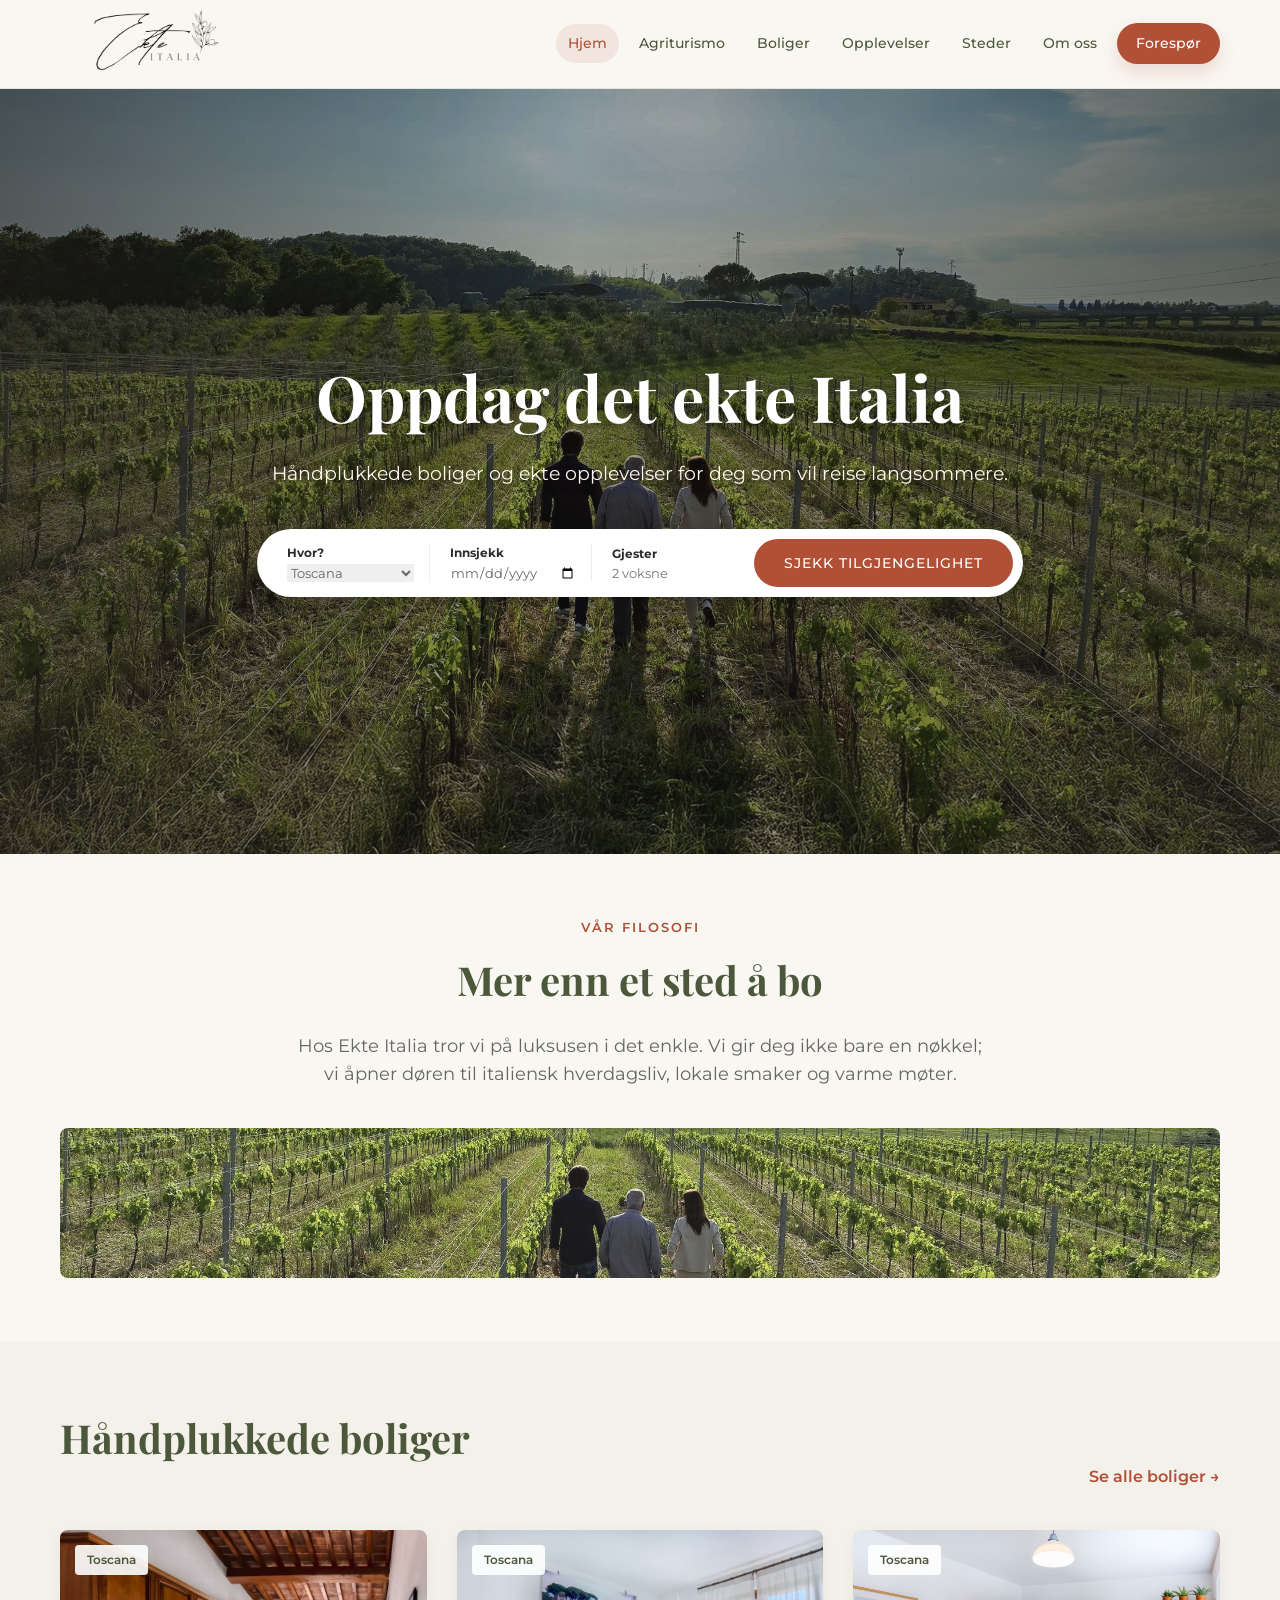
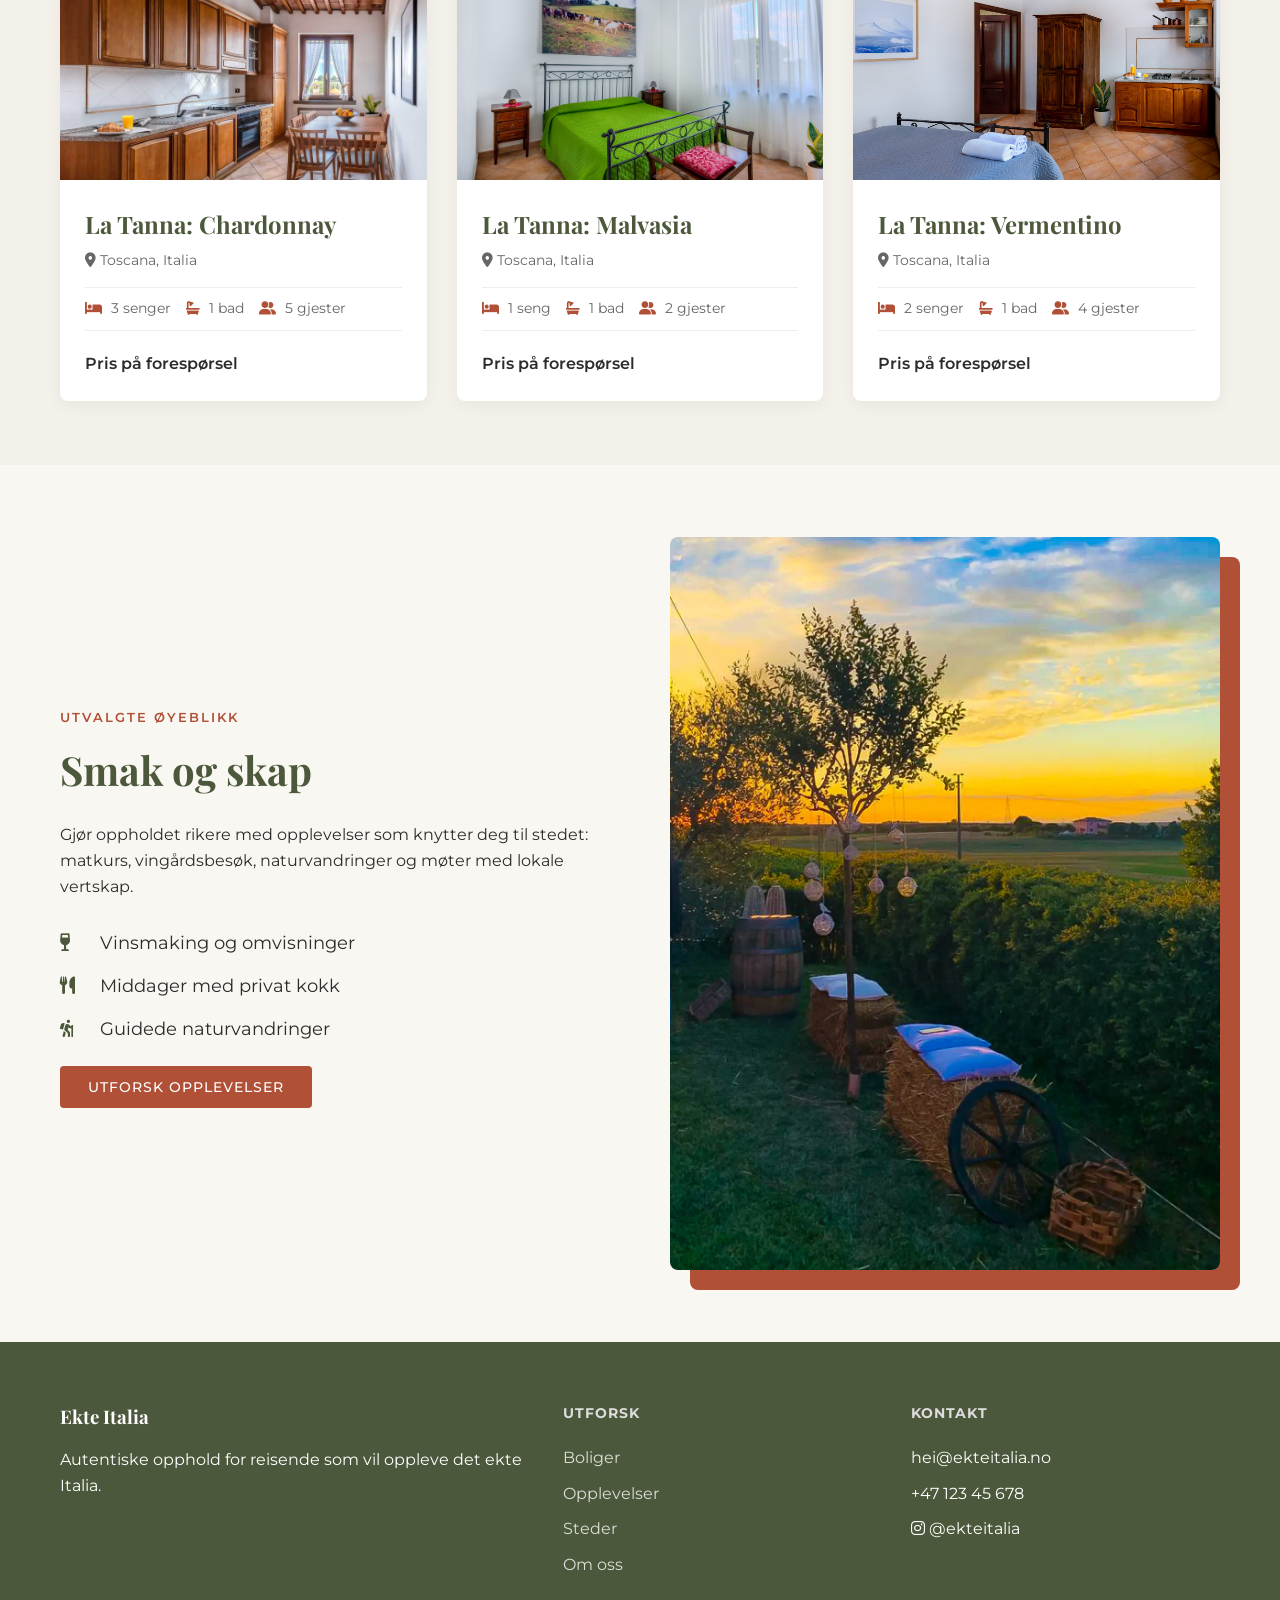
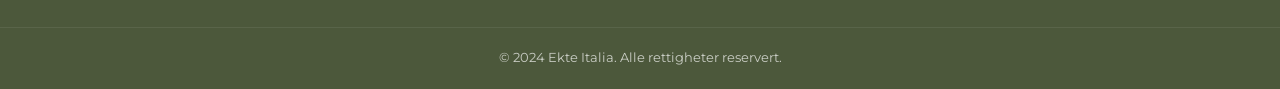
==== commit fae574eb: "Add Tuscan experiences and regional places guide" ====
--- a/index.html
+++ b/index.html
@@ -24,6 +24,7 @@
                 <li><a href="agriturismo.html">Agriturismo</a></li>
                 <li><a href="villas.html">Boliger</a></li>
                 <li><a href="experiences.html">Opplevelser</a></li>
+                <li><a href="places.html">Steder</a></li>
                 <li><a href="about.html">Om oss</a></li>
                 <li><a href="inquire.html" class="btn-nav">Forespør</a></li>
             </ul>
@@ -167,6 +168,7 @@
                 <ul>
                     <li><a href="villas.html">Boliger</a></li>
                     <li><a href="experiences.html">Opplevelser</a></li>
+                    <li><a href="places.html">Steder</a></li>
                     <li><a href="about.html">Om oss</a></li>
                 </ul>
             </div>
--- a/styles.css
+++ b/styles.css
@@ -682,6 +682,7 @@
     justify-content: center;
     text-align: center;
     color: white;
+    overflow: hidden;
 }
 
 .hero-experiences h1 {
@@ -699,6 +700,90 @@
     margin: 0 auto;
     font-size: 1.1rem;
     color: var(--color-text-light);
+}
+
+.experience-partner {
+    max-width: 860px;
+    margin: 42px auto 0;
+    padding: 28px 32px;
+    display: grid;
+    grid-template-columns: auto 1fr;
+    gap: 22px;
+    align-items: start;
+    text-align: left;
+    background: var(--color-white);
+    border: 1px solid rgba(76, 88, 59, 0.14);
+    border-radius: 12px;
+    box-shadow: 0 18px 45px rgba(44, 44, 44, 0.08);
+}
+
+.partner-icon {
+    width: 54px;
+    height: 54px;
+    display: inline-flex;
+    align-items: center;
+    justify-content: center;
+    flex-shrink: 0;
+    border-radius: 50%;
+    background: rgba(176, 80, 54, 0.12);
+    color: var(--color-rust);
+    font-size: 1.35rem;
+}
+
+.partner-kicker {
+    display: block;
+    margin-bottom: 5px;
+    color: var(--color-rust);
+    font-size: 0.72rem;
+    font-weight: 600;
+    letter-spacing: 1.4px;
+    text-transform: uppercase;
+}
+
+.partner-copy h3 {
+    margin-bottom: 8px;
+    color: var(--color-olive);
+    font-family: var(--font-serif);
+    font-size: 1.55rem;
+}
+
+.intro-text .partner-copy p {
+    max-width: none;
+    margin: 0 0 13px;
+    font-size: 0.98rem;
+    line-height: 1.7;
+}
+
+.partner-link {
+    display: inline-flex;
+    align-items: center;
+    gap: 8px;
+    color: var(--color-rust);
+    font-size: 0.85rem;
+    font-weight: 600;
+    border-bottom: 1px solid transparent;
+}
+
+.partner-link:hover {
+    border-color: currentColor;
+}
+
+.intro-text .partner-practical {
+    display: flex;
+    align-items: flex-start;
+    gap: 9px;
+    max-width: none;
+    margin: 17px 0 0;
+    padding-top: 14px;
+    border-top: 1px solid rgba(76, 88, 59, 0.12);
+    color: var(--color-text-light);
+    font-size: 0.78rem;
+    line-height: 1.55;
+}
+
+.partner-practical i {
+    margin-top: 3px;
+    color: var(--color-olive);
 }
 
 /* Category Menu (Sticky sub-nav) */
@@ -746,13 +831,91 @@
     margin-bottom: 40px;
 }
 
+.section-intro {
+    max-width: 690px;
+    margin-top: -10px;
+    color: var(--color-text-light);
+}
+
 /* Experience Card specific adjustments */
 .exp-card .card-img {
     height: 220px;
 }
 
+.exp-card .card-img img {
+    width: 100%;
+    height: 100%;
+    object-fit: cover;
+}
+
+.partner-exp-card {
+    display: flex;
+    flex-direction: column;
+    height: 100%;
+}
+
+.partner-exp-card .card-body {
+    display: flex;
+    flex: 1;
+    flex-direction: column;
+}
+
+.partner-exp-card .description {
+    flex: 1;
+}
+
+.partner-chip {
+    position: absolute;
+    top: 14px;
+    left: 14px;
+    z-index: 2;
+    display: inline-flex;
+    align-items: center;
+    gap: 7px;
+    padding: 8px 11px;
+    border-radius: 999px;
+    background: rgba(76, 88, 59, 0.92);
+    color: var(--color-white);
+    font-size: 0.7rem;
+    font-weight: 600;
+    letter-spacing: 0.2px;
+    box-shadow: 0 7px 20px rgba(0, 0, 0, 0.16);
+    backdrop-filter: blur(5px);
+}
+
+.experience-location {
+    display: inline-flex;
+    align-items: center;
+    gap: 6px;
+    margin-bottom: 7px;
+    color: var(--color-rust);
+    font-size: 0.74rem;
+    font-weight: 600;
+    letter-spacing: 0.7px;
+    text-transform: uppercase;
+}
+
+.experience-note {
+    display: flex;
+    align-items: flex-start;
+    gap: 8px;
+    margin-top: 14px;
+    padding: 10px 12px;
+    border-left: 3px solid var(--color-rust);
+    background: rgba(176, 80, 54, 0.07);
+    color: var(--color-text-light);
+    font-size: 0.76rem;
+    line-height: 1.5;
+}
+
+.experience-note i {
+    margin-top: 2px;
+    color: var(--color-rust);
+}
+
 .exp-details {
     display: flex;
+    flex-wrap: wrap;
     gap: 15px;
     margin: 15px 0;
     font-size: 0.85rem;
@@ -766,6 +929,15 @@
     display: flex;
     align-items: center;
     gap: 6px;
+}
+
+.partner-exp-card .card-footer {
+    gap: 14px;
+    margin-top: auto;
+}
+
+.experience-grid-two {
+    align-items: stretch;
 }
 
 /* Custom Request Section */
@@ -809,6 +981,16 @@
 
 /* Mobile responsiveness for category menu */
 @media (max-width: 600px) {
+    .hero-experiences .hero-content {
+        width: 100%;
+        min-width: 0;
+    }
+
+    .hero-experiences h1 {
+        font-size: 2.5rem;
+        line-height: 1.12;
+    }
+
     .category-menu {
         overflow-x: auto;
         white-space: nowrap;
@@ -818,6 +1000,25 @@
     .cat-link {
         display: inline-block;
         margin: 0 10px;
+    }
+
+    .experience-partner {
+        grid-template-columns: 1fr;
+        padding: 24px;
+    }
+
+    .partner-icon {
+        width: 48px;
+        height: 48px;
+    }
+
+    .exp-card .card-img {
+        height: 210px;
+    }
+
+    .partner-exp-card .card-footer {
+        align-items: flex-start;
+        flex-direction: column;
     }
 }
 
@@ -1785,6 +1986,596 @@
     .prop-sidebar {
         position: static;
         margin-top: 30px;
+    }
+}
+
+/* --- Places Page --- */
+.places-hero {
+    position: relative;
+    overflow: hidden;
+    background:
+        radial-gradient(circle at 8% 18%, rgba(176, 80, 54, 0.11), transparent 28%),
+        radial-gradient(circle at 88% 82%, rgba(76, 88, 59, 0.12), transparent 31%),
+        #f2eee5;
+}
+
+.places-hero::before {
+    content: '';
+    position: absolute;
+    top: -180px;
+    right: -120px;
+    width: 460px;
+    height: 460px;
+    border: 1px solid rgba(76, 88, 59, 0.12);
+    border-radius: 50%;
+    pointer-events: none;
+}
+
+.places-hero-grid {
+    position: relative;
+    z-index: 1;
+    min-height: 650px;
+    padding-top: 58px;
+    padding-bottom: 58px;
+    display: grid;
+    grid-template-columns: minmax(0, 0.82fr) minmax(0, 1.18fr);
+    align-items: center;
+    gap: clamp(40px, 6vw, 78px);
+}
+
+.places-hero-copy {
+    max-width: 510px;
+}
+
+.places-eyebrow {
+    display: inline-flex;
+    align-items: center;
+    gap: 12px;
+    color: var(--color-rust);
+    font-size: 0.76rem;
+    font-weight: 600;
+    letter-spacing: 2.2px;
+    line-height: 1.5;
+    text-transform: uppercase;
+}
+
+.places-eyebrow::before {
+    content: '';
+    width: 38px;
+    height: 1px;
+    background: currentColor;
+}
+
+.places-hero-copy h1 {
+    margin: 20px 0 24px;
+    color: var(--color-olive);
+    font-family: var(--font-serif);
+    font-size: clamp(3.2rem, 6vw, 5.6rem);
+    font-weight: 400;
+    letter-spacing: -0.035em;
+    line-height: 0.96;
+}
+
+.places-hero-copy p {
+    max-width: 480px;
+    color: var(--color-text-light);
+    font-size: 1.08rem;
+    line-height: 1.8;
+}
+
+.places-scroll-link {
+    width: fit-content;
+    margin-top: 32px;
+    padding-bottom: 5px;
+    display: inline-flex;
+    align-items: center;
+    gap: 11px;
+    border-bottom: 1px solid rgba(76, 88, 59, 0.45);
+    color: var(--color-olive);
+    font-size: 0.83rem;
+    font-weight: 600;
+    letter-spacing: 1px;
+    text-transform: uppercase;
+}
+
+.places-scroll-link:hover {
+    border-color: var(--color-rust);
+    color: var(--color-rust);
+}
+
+.places-scroll-link i {
+    font-size: 0.72rem;
+}
+
+.places-hero-mosaic {
+    display: grid;
+    grid-template-columns: 1.12fr 0.88fr;
+    grid-template-rows: 205px 105px 205px;
+    gap: 12px;
+    transform: rotate(0.6deg);
+}
+
+.places-mosaic-card {
+    position: relative;
+    min-width: 0;
+    overflow: hidden;
+    border-radius: 8px;
+    box-shadow: 0 15px 38px rgba(44, 44, 44, 0.12);
+}
+
+.places-mosaic-card::after {
+    content: '';
+    position: absolute;
+    inset: 40% 0 0;
+    background: linear-gradient(transparent, rgba(25, 22, 18, 0.68));
+    pointer-events: none;
+}
+
+.places-mosaic-card img {
+    width: 100%;
+    height: 100%;
+    object-fit: cover;
+}
+
+.places-mosaic-card figcaption {
+    position: absolute;
+    right: 16px;
+    bottom: 13px;
+    left: 16px;
+    z-index: 1;
+    color: white;
+    font-family: var(--font-serif);
+    font-size: 1.05rem;
+    letter-spacing: 0.02em;
+}
+
+.mosaic-certaldo {
+    grid-column: 1;
+    grid-row: 1 / 3;
+}
+
+.mosaic-san-gimignano {
+    grid-column: 2;
+    grid-row: 1;
+}
+
+.mosaic-volterra {
+    grid-column: 1;
+    grid-row: 3;
+}
+
+.mosaic-peccioli {
+    grid-column: 2;
+    grid-row: 2 / 4;
+}
+
+.mosaic-certaldo img {
+    object-position: center 56%;
+}
+
+.mosaic-san-gimignano img {
+    object-position: center 48%;
+}
+
+.mosaic-volterra img {
+    object-position: center 55%;
+}
+
+.places-intro {
+    padding: 76px 0 68px;
+    background: var(--color-white);
+}
+
+.places-intro p {
+    max-width: 760px;
+    margin: 0 auto;
+    color: var(--color-text-light);
+    font-size: 1.05rem;
+    line-height: 1.8;
+}
+
+.place-menu {
+    padding: 17px 0;
+    box-shadow: 0 9px 24px rgba(44, 44, 44, 0.04);
+}
+
+.place-section {
+    padding: 96px 0;
+    scroll-margin-top: 145px;
+}
+
+.place-section-tinted {
+    background: #f1eee7;
+}
+
+.place-layout {
+    display: grid;
+    grid-template-columns: minmax(0, 1.04fr) minmax(0, 0.96fr);
+    align-items: center;
+    gap: clamp(46px, 6vw, 80px);
+}
+
+.place-layout-reverse .place-media {
+    order: 2;
+}
+
+.place-layout-reverse .place-copy {
+    order: 1;
+}
+
+.place-media {
+    min-width: 0;
+}
+
+.place-image-frame {
+    position: relative;
+    overflow: hidden;
+    aspect-ratio: 4 / 3;
+    border-radius: 8px;
+    background: #ddd6c9;
+    box-shadow: 0 22px 48px rgba(44, 44, 44, 0.13);
+}
+
+.place-image-frame::after {
+    content: '';
+    position: absolute;
+    inset: 0;
+    border: 1px solid rgba(255, 255, 255, 0.28);
+    border-radius: inherit;
+    pointer-events: none;
+}
+
+.place-image-frame img {
+    width: 100%;
+    height: 100%;
+    object-fit: cover;
+}
+
+#certaldo .place-image-frame img {
+    object-position: center 56%;
+}
+
+#san-gimignano .place-image-frame img {
+    object-position: center 46%;
+}
+
+#volterra .place-image-frame img {
+    object-position: center 58%;
+}
+
+#peccioli .place-image-frame img {
+    object-position: center 48%;
+}
+
+.photo-credit {
+    margin-top: 13px;
+    color: #78756f;
+    font-size: 0.68rem;
+    line-height: 1.55;
+}
+
+.photo-credit a {
+    color: #625f59;
+    text-decoration: underline;
+    text-decoration-color: rgba(98, 95, 89, 0.35);
+    text-underline-offset: 2px;
+}
+
+.photo-credit a:hover {
+    color: var(--color-rust);
+    text-decoration-color: currentColor;
+}
+
+.place-title-line {
+    display: flex;
+    align-items: center;
+    gap: 15px;
+    margin-bottom: 10px;
+}
+
+.place-title-line .subheading {
+    margin: 0;
+}
+
+.place-number {
+    color: rgba(176, 80, 54, 0.34);
+    font-family: var(--font-serif);
+    font-size: 1.5rem;
+    line-height: 1;
+}
+
+.place-copy h2 {
+    margin-bottom: 24px;
+    color: var(--color-olive);
+    font-size: clamp(2.7rem, 5vw, 4.25rem);
+    font-weight: 400;
+    letter-spacing: -0.025em;
+    line-height: 1;
+}
+
+.place-copy > p {
+    color: var(--color-text-light);
+    font-size: 0.97rem;
+    line-height: 1.78;
+}
+
+.place-copy > p + p {
+    margin-top: 15px;
+}
+
+.place-highlights {
+    margin-top: 28px;
+    display: flex;
+    flex-wrap: wrap;
+    gap: 9px;
+}
+
+.place-highlights li {
+    min-height: 39px;
+    padding: 9px 13px;
+    display: inline-flex;
+    align-items: center;
+    gap: 8px;
+    border: 1px solid rgba(76, 88, 59, 0.15);
+    border-radius: 999px;
+    background: rgba(255, 255, 255, 0.66);
+    color: var(--color-olive);
+    font-size: 0.76rem;
+    font-weight: 600;
+}
+
+.place-highlights i {
+    color: var(--color-rust);
+}
+
+.place-note {
+    margin-top: 22px;
+    padding: 17px 18px;
+    display: grid;
+    grid-template-columns: auto 1fr;
+    align-items: flex-start;
+    gap: 13px;
+    border-left: 3px solid var(--color-rust);
+    background: rgba(176, 80, 54, 0.075);
+    color: var(--color-text-light);
+    font-size: 0.84rem;
+    line-height: 1.7;
+}
+
+.place-note i {
+    margin-top: 4px;
+    color: var(--color-rust);
+}
+
+.place-note strong {
+    color: var(--color-text);
+}
+
+.places-planning {
+    padding: 76px 0;
+    background: var(--color-olive);
+    color: white;
+}
+
+.places-planning-inner {
+    display: flex;
+    align-items: center;
+    justify-content: space-between;
+    gap: 54px;
+}
+
+.places-planning-inner > div {
+    max-width: 760px;
+}
+
+.places-planning-kicker {
+    display: block;
+    margin-bottom: 10px;
+    color: #e2d9c8;
+    font-size: 0.73rem;
+    font-weight: 600;
+    letter-spacing: 2px;
+    text-transform: uppercase;
+}
+
+.places-planning h2 {
+    margin-bottom: 12px;
+    color: white;
+    font-size: clamp(2rem, 4vw, 3rem);
+    font-weight: 400;
+    line-height: 1.15;
+}
+
+.places-planning p {
+    max-width: 680px;
+    color: rgba(255, 255, 255, 0.78);
+}
+
+.places-planning .btn-primary {
+    flex: 0 0 auto;
+    display: inline-flex;
+    align-items: center;
+    justify-content: center;
+    text-align: center;
+}
+
+@media (max-width: 1050px) {
+    .places-hero-grid {
+        grid-template-columns: minmax(0, 0.9fr) minmax(0, 1.1fr);
+        gap: 38px;
+    }
+
+    .places-hero-mosaic {
+        grid-template-rows: 175px 90px 175px;
+    }
+
+    .places-hero-copy h1 {
+        font-size: clamp(3rem, 6.4vw, 4.5rem);
+    }
+}
+
+@media (max-width: 940px) {
+    .nav-links {
+        display: none;
+    }
+
+    .hamburger {
+        display: block;
+    }
+
+    .places-hero-grid {
+        min-height: auto;
+        grid-template-columns: 1fr;
+        gap: 46px;
+        padding-top: 68px;
+        padding-bottom: 68px;
+    }
+
+    .places-hero-copy {
+        max-width: 700px;
+    }
+
+    .places-hero-copy p {
+        max-width: 650px;
+    }
+
+    .places-hero-mosaic {
+        width: min(100%, 700px);
+        margin-left: auto;
+        grid-template-rows: 190px 96px 190px;
+    }
+
+    .place-layout {
+        gap: 42px;
+    }
+
+    .places-planning-inner {
+        align-items: flex-start;
+        flex-direction: column;
+        gap: 30px;
+    }
+}
+
+@media (max-width: 768px) {
+    .places-hero-grid {
+        padding-top: 54px;
+        padding-bottom: 54px;
+    }
+
+    .places-hero-copy h1 {
+        margin-top: 17px;
+        font-size: clamp(3rem, 14vw, 4.3rem);
+    }
+
+    .places-hero-copy p {
+        font-size: 1rem;
+        line-height: 1.72;
+    }
+
+    .places-hero-mosaic {
+        grid-template-rows: 145px 72px 145px;
+        gap: 9px;
+        transform: none;
+    }
+
+    .places-mosaic-card figcaption {
+        right: 11px;
+        bottom: 9px;
+        left: 11px;
+        font-size: 0.86rem;
+    }
+
+    .places-intro {
+        padding: 58px 0 52px;
+    }
+
+    .place-menu {
+        overflow-x: auto;
+        padding: 14px 0;
+        text-align: left;
+        white-space: nowrap;
+        scrollbar-width: thin;
+    }
+
+    .place-menu .container {
+        min-width: max-content;
+    }
+
+    .place-menu .cat-link {
+        display: inline-block;
+        margin: 0 10px;
+    }
+
+    .place-section {
+        padding: 64px 0;
+        scroll-margin-top: 132px;
+    }
+
+    .place-layout {
+        grid-template-columns: 1fr;
+        gap: 36px;
+    }
+
+    .place-layout-reverse .place-media,
+    .place-layout-reverse .place-copy {
+        order: initial;
+    }
+
+    .place-copy h2 {
+        font-size: clamp(2.65rem, 13vw, 3.5rem);
+    }
+
+    .place-highlights {
+        margin-top: 24px;
+    }
+
+    .places-planning {
+        padding: 60px 0;
+    }
+}
+
+@media (max-width: 480px) {
+    .places-eyebrow {
+        align-items: flex-start;
+        font-size: 0.68rem;
+        letter-spacing: 1.6px;
+    }
+
+    .places-eyebrow::before {
+        width: 25px;
+        margin-top: 8px;
+    }
+
+    .places-hero-mosaic {
+        grid-template-rows: 118px 58px 118px;
+    }
+
+    .places-mosaic-card figcaption {
+        font-size: 0.75rem;
+    }
+
+    .place-title-line {
+        align-items: flex-start;
+    }
+
+    .place-title-line .subheading {
+        letter-spacing: 1.5px;
+    }
+
+    .place-image-frame {
+        aspect-ratio: 1 / 0.82;
+    }
+
+    .photo-credit {
+        font-size: 0.64rem;
+    }
+
+    .place-copy > p {
+        font-size: 0.94rem;
+    }
+
+    .place-highlights li {
+        font-size: 0.72rem;
     }
 }
 
